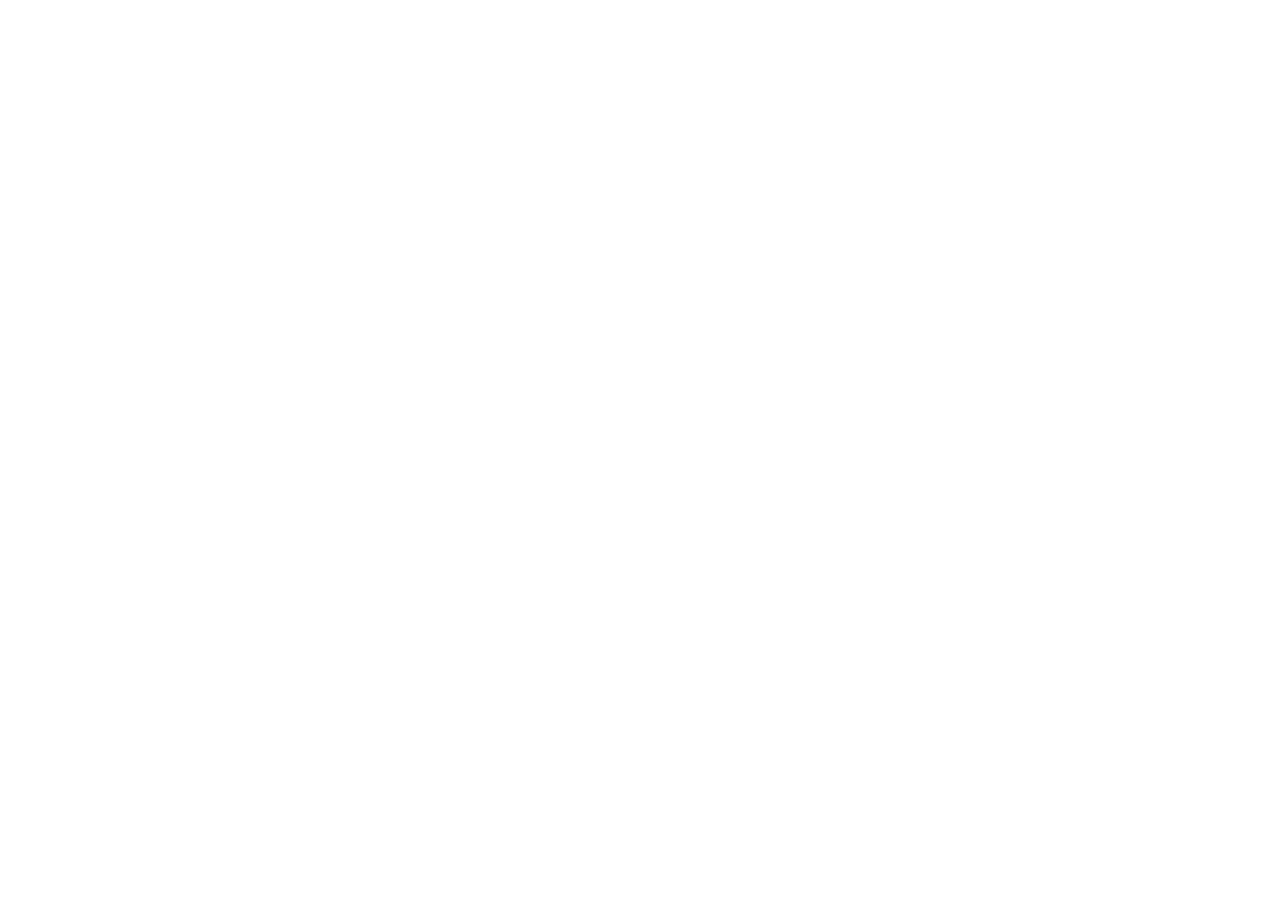
==== index.html @ 6f2f81d6 "初始化项目" ====
<!DOCTYPE html>
<html lang="en">

<head>
    <meta charset="UTF-8">
    <meta name="viewport" content="width=device-width, initial-scale=1.0">
    <title>Document</title>
</head>

<body>

</body>

</html>
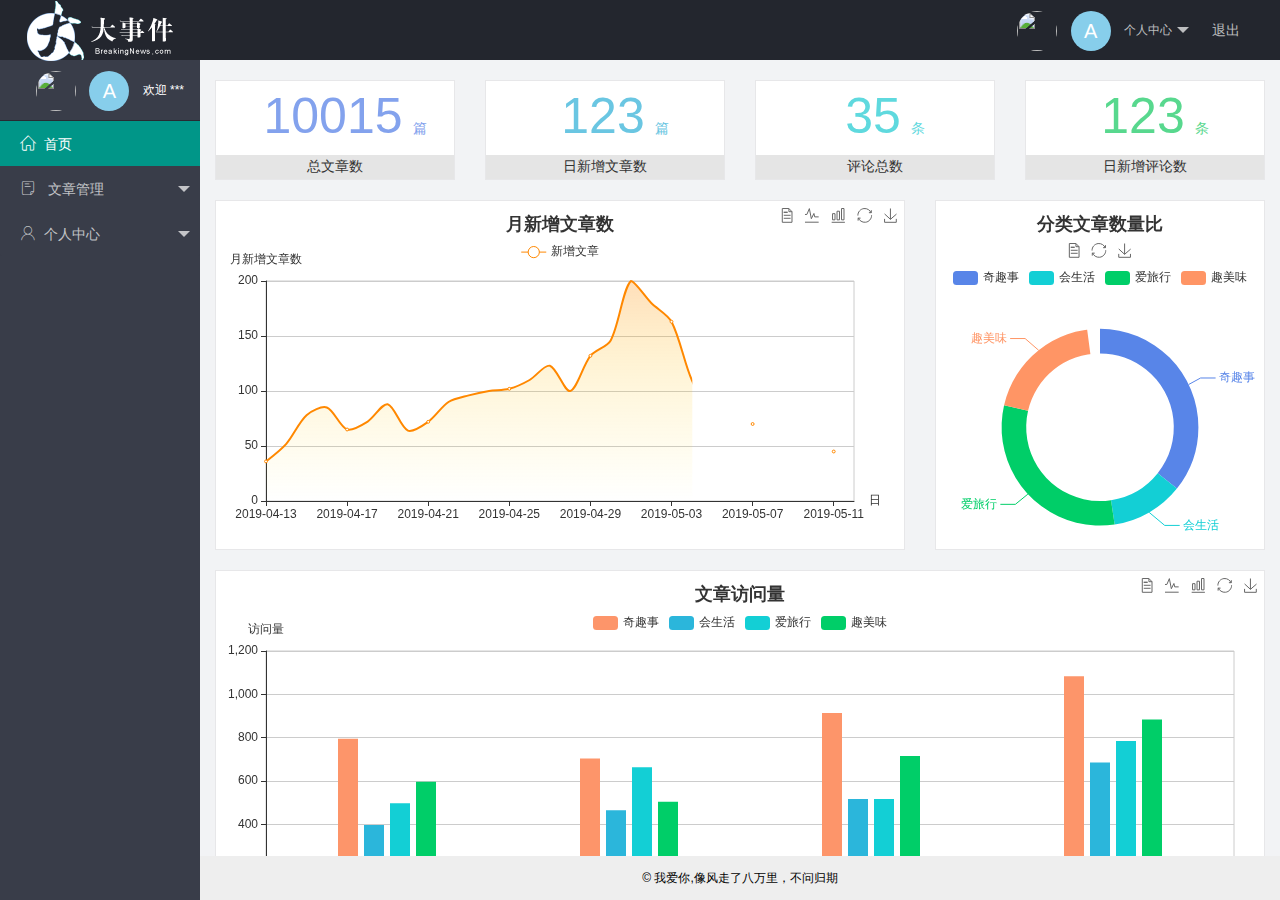
==== commit ed73332a: "完成主页代码的开发" ====
--- a/index.html
+++ b/index.html
@@ -5,9 +5,90 @@
     <meta charset="UTF-8">
     <meta name="viewport" content="width=device-width, initial-scale=1.0">
     <title>Document</title>
+    <link rel="stylesheet" href="./assets/lib/layui/css/layui.css">
+    <link rel="stylesheet" href="/assets/fonts/iconfont.css">
+    <link rel="stylesheet" href="assets/css/index.css">
+
 </head>
 
-<body>
+<body class="layui-layout-body">
+    <div class="layui-layout layui-layout-admin">
+        <div class="layui-header">
+            <div class="layui-logo"><img src="/assets/images/logo.png" alt=""></div>
+            <!-- 头部区域（可配合layui已有的水平导航） -->
+
+            <ul class="layui-nav layui-layout-right">
+                <li class="layui-nav-item">
+                    <a href="javascript:;" class="userinfo">
+                        <img src="http://t.cn/RCzsdCq" class="layui-nav-img" />
+                        <span class="text-avatar">A</span> 个人中心
+                    </a>
+                    <dl class="layui-nav-child">
+                        <dd><a href="">基本资料</a></dd>
+                        <dd><a href="">更换头像</a></dd>
+                        <dd><a href="">重置密码</a></dd>
+                    </dl>
+                </li>
+                <li class="layui-nav-item"><a href="JavaScript:;" id="btnLogout">退出</a></li>
+            </ul>
+        </div>
+
+        <div class="layui-side layui-bg-black">
+            <div class="layui-side-scroll">
+                <div class="userinfo">
+                    <img src="http://t.cn/RCzsdCq" class="layui-nav-img" />
+                    <span class="text-avatar">A</span>
+                    <span id="welcome">欢迎 ***</span>
+                </div>
+                <!-- 左侧导航区域（可配合layui已有的垂直导航） -->
+                <ul class="layui-nav layui-nav-tree" lay-shrink="all">
+                    <li class="layui-nav-item layui-this"><a href="/home/dashboard.html" target="fm"><span class="iconfont icon-home"></span>首页</a></li>
+                    <li class="layui-nav-item ">
+                        <a class="" href="javascript:;"> <span class="iconfont icon-16"></span> 文章管理</a>
+                        <dl class=" layui-nav-child ">
+                            <dd>
+                                <a href="javascript:;"><i class="layui-icon layui-icon-app"></i>文章类别</a>
+                            </dd>
+                            <dd>
+                                <a href="javascript:;"><i class="layui-icon layui-icon-app"></i>文章列表</a>
+                            </dd>
+                            <dd>
+                                <a href="javascript:;"><i class="layui-icon layui-icon-app"></i>发布文章</a>
+                            </dd>
+                        </dl>
+                    </li>
+                    <li class="layui-nav-item ">
+                        <a href="" target=""><span class="iconfont icon-user"></span>个人中心</a>
+                        <dl class="layui-nav-child ">
+                            <dd>
+                                <a href="javascript:;"><i class="layui-icon layui-icon-app"></i>基本资料</a>
+                            </dd>
+                            <dd>
+                                <a href="javascript:;"><i class="layui-icon layui-icon-app"></i>更换头像</a>
+                            </dd>
+                            <dd>
+                                <a href="javascript:;"><i class="layui-icon layui-icon-app"></i>重置密码</a>
+                            </dd>
+                        </dl>
+                    </li>
+                </ul>
+            </div>
+        </div>
+
+        <div class="layui-body ">
+            <!-- 内容主体区域 -->
+            <iframe name="fm" src="/home/dashboard.html" frameborder="0"></iframe>
+        </div>
+        <div class="layui-footer ">
+            <!-- 底部固定区域 -->
+            © 我爱你,像风走了八万里，不问归期
+        </div>
+    </div>
+    <script src="/assets/lib/layui/layui.all.js"></script>
+
+    <script src="/assets/lib/jquery.js"></script>
+    <script src="/assets/js/baseApi.js"></script>
+    <script src="/assets/js/index.js"></script>
 
 </body>
 
--- a/assets/lib/layui/css/layui.css
+++ b/assets/lib/layui/css/layui.css
@@ -0,0 +1,2 @@
+/** layui-v2.5.5 MIT License By https://www.layui.com */
+ .layui-inline,img{display:inline-block;vertical-align:middle}h1,h2,h3,h4,h5,h6{font-weight:400}.layui-edge,.layui-header,.layui-inline,.layui-main{position:relative}.layui-body,.layui-edge,.layui-elip{overflow:hidden}.layui-btn,.layui-edge,.layui-inline,img{vertical-align:middle}.layui-btn,.layui-disabled,.layui-icon,.layui-unselect{-moz-user-select:none;-webkit-user-select:none;-ms-user-select:none}.layui-elip,.layui-form-checkbox span,.layui-form-pane .layui-form-label{text-overflow:ellipsis;white-space:nowrap}.layui-breadcrumb,.layui-tree-btnGroup{visibility:hidden}blockquote,body,button,dd,div,dl,dt,form,h1,h2,h3,h4,h5,h6,input,li,ol,p,pre,td,textarea,th,ul{margin:0;padding:0;-webkit-tap-highlight-color:rgba(0,0,0,0)}a:active,a:hover{outline:0}img{border:none}li{list-style:none}table{border-collapse:collapse;border-spacing:0}h4,h5,h6{font-size:100%}button,input,optgroup,option,select,textarea{font-family:inherit;font-size:inherit;font-style:inherit;font-weight:inherit;outline:0}pre{white-space:pre-wrap;white-space:-moz-pre-wrap;white-space:-pre-wrap;white-space:-o-pre-wrap;word-wrap:break-word}body{line-height:24px;font:14px Helvetica Neue,Helvetica,PingFang SC,Tahoma,Arial,sans-serif}hr{height:1px;margin:10px 0;border:0;clear:both}a{color:#333;text-decoration:none}a:hover{color:#777}a cite{font-style:normal;*cursor:pointer}.layui-border-box,.layui-border-box *{box-sizing:border-box}.layui-box,.layui-box *{box-sizing:content-box}.layui-clear{clear:both;*zoom:1}.layui-clear:after{content:'\20';clear:both;*zoom:1;display:block;height:0}.layui-inline{*display:inline;*zoom:1}.layui-edge{display:inline-block;width:0;height:0;border-width:6px;border-style:dashed;border-color:transparent}.layui-edge-top{top:-4px;border-bottom-color:#999;border-bottom-style:solid}.layui-edge-right{border-left-color:#999;border-left-style:solid}.layui-edge-bottom{top:2px;border-top-color:#999;border-top-style:solid}.layui-edge-left{border-right-color:#999;border-right-style:solid}.layui-disabled,.layui-disabled:hover{color:#d2d2d2!important;cursor:not-allowed!important}.layui-circle{border-radius:100%}.layui-show{display:block!important}.layui-hide{display:none!important}@font-face{font-family:layui-icon;src:url(../font/iconfont.eot?v=250);src:url(../font/iconfont.eot?v=250#iefix) format('embedded-opentype'),url(../font/iconfont.woff2?v=250) format('woff2'),url(../font/iconfont.woff?v=250) format('woff'),url(../font/iconfont.ttf?v=250) format('truetype'),url(../font/iconfont.svg?v=250#layui-icon) format('svg')}.layui-icon{font-family:layui-icon!important;font-size:16px;font-style:normal;-webkit-font-smoothing:antialiased;-moz-osx-font-smoothing:grayscale}.layui-icon-reply-fill:before{content:"\e611"}.layui-icon-set-fill:before{content:"\e614"}.layui-icon-menu-fill:before{content:"\e60f"}.layui-icon-search:before{content:"\e615"}.layui-icon-share:before{content:"\e641"}.layui-icon-set-sm:before{content:"\e620"}.layui-icon-engine:before{content:"\e628"}.layui-icon-close:before{content:"\1006"}.layui-icon-close-fill:before{content:"\1007"}.layui-icon-chart-screen:before{content:"\e629"}.layui-icon-star:before{content:"\e600"}.layui-icon-circle-dot:before{content:"\e617"}.layui-icon-chat:before{content:"\e606"}.layui-icon-release:before{content:"\e609"}.layui-icon-list:before{content:"\e60a"}.layui-icon-chart:before{content:"\e62c"}.layui-icon-ok-circle:before{content:"\1005"}.layui-icon-layim-theme:before{content:"\e61b"}.layui-icon-table:before{content:"\e62d"}.layui-icon-right:before{content:"\e602"}.layui-icon-left:before{content:"\e603"}.layui-icon-cart-simple:before{content:"\e698"}.layui-icon-face-cry:before{content:"\e69c"}.layui-icon-face-smile:before{content:"\e6af"}.layui-icon-survey:before{content:"\e6b2"}.layui-icon-tree:before{content:"\e62e"}.layui-icon-upload-circle:before{content:"\e62f"}.layui-icon-add-circle:before{content:"\e61f"}.layui-icon-download-circle:before{content:"\e601"}.layui-icon-templeate-1:before{content:"\e630"}.layui-icon-util:before{content:"\e631"}.layui-icon-face-surprised:before{content:"\e664"}.layui-icon-edit:before{content:"\e642"}.layui-icon-speaker:before{content:"\e645"}.layui-icon-down:before{content:"\e61a"}.layui-icon-file:before{content:"\e621"}.layui-icon-layouts:before{content:"\e632"}.layui-icon-rate-half:before{content:"\e6c9"}.layui-icon-add-circle-fine:before{content:"\e608"}.layui-icon-prev-circle:before{content:"\e633"}.layui-icon-read:before{content:"\e705"}.layui-icon-404:before{content:"\e61c"}.layui-icon-carousel:before{content:"\e634"}.layui-icon-help:before{content:"\e607"}.layui-icon-code-circle:before{content:"\e635"}.layui-icon-water:before{content:"\e636"}.layui-icon-username:before{content:"\e66f"}.layui-icon-find-fill:before{content:"\e670"}.layui-icon-about:before{content:"\e60b"}.layui-icon-location:before{content:"\e715"}.layui-icon-up:before{content:"\e619"}.layui-icon-pause:before{content:"\e651"}.layui-icon-date:before{content:"\e637"}.layui-icon-layim-uploadfile:before{content:"\e61d"}.layui-icon-delete:before{content:"\e640"}.layui-icon-play:before{content:"\e652"}.layui-icon-top:before{content:"\e604"}.layui-icon-friends:before{content:"\e612"}.layui-icon-refresh-3:before{content:"\e9aa"}.layui-icon-ok:before{content:"\e605"}.layui-icon-layer:before{content:"\e638"}.layui-icon-face-smile-fine:before{content:"\e60c"}.layui-icon-dollar:before{content:"\e659"}.layui-icon-group:before{content:"\e613"}.layui-icon-layim-download:before{content:"\e61e"}.layui-icon-picture-fine:before{content:"\e60d"}.layui-icon-link:before{content:"\e64c"}.layui-icon-diamond:before{content:"\e735"}.layui-icon-log:before{content:"\e60e"}.layui-icon-rate-solid:before{content:"\e67a"}.layui-icon-fonts-del:before{content:"\e64f"}.layui-icon-unlink:before{content:"\e64d"}.layui-icon-fonts-clear:before{content:"\e639"}.layui-icon-triangle-r:before{content:"\e623"}.layui-icon-circle:before{content:"\e63f"}.layui-icon-radio:before{content:"\e643"}.layui-icon-align-center:before{content:"\e647"}.layui-icon-align-right:before{content:"\e648"}.layui-icon-align-left:before{content:"\e649"}.layui-icon-loading-1:before{content:"\e63e"}.layui-icon-return:before{content:"\e65c"}.layui-icon-fonts-strong:before{content:"\e62b"}.layui-icon-upload:before{content:"\e67c"}.layui-icon-dialogue:before{content:"\e63a"}.layui-icon-video:before{content:"\e6ed"}.layui-icon-headset:before{content:"\e6fc"}.layui-icon-cellphone-fine:before{content:"\e63b"}.layui-icon-add-1:before{content:"\e654"}.layui-icon-face-smile-b:before{content:"\e650"}.layui-icon-fonts-html:before{content:"\e64b"}.layui-icon-form:before{content:"\e63c"}.layui-icon-cart:before{content:"\e657"}.layui-icon-camera-fill:before{content:"\e65d"}.layui-icon-tabs:before{content:"\e62a"}.layui-icon-fonts-code:before{content:"\e64e"}.layui-icon-fire:before{content:"\e756"}.layui-icon-set:before{content:"\e716"}.layui-icon-fonts-u:before{content:"\e646"}.layui-icon-triangle-d:before{content:"\e625"}.layui-icon-tips:before{content:"\e702"}.layui-icon-picture:before{content:"\e64a"}.layui-icon-more-vertical:before{content:"\e671"}.layui-icon-flag:before{content:"\e66c"}.layui-icon-loading:before{content:"\e63d"}.layui-icon-fonts-i:before{content:"\e644"}.layui-icon-refresh-1:before{content:"\e666"}.layui-icon-rmb:before{content:"\e65e"}.layui-icon-home:before{content:"\e68e"}.layui-icon-user:before{content:"\e770"}.layui-icon-notice:before{content:"\e667"}.layui-icon-login-weibo:before{content:"\e675"}.layui-icon-voice:before{content:"\e688"}.layui-icon-upload-drag:before{content:"\e681"}.layui-icon-login-qq:before{content:"\e676"}.layui-icon-snowflake:before{content:"\e6b1"}.layui-icon-file-b:before{content:"\e655"}.layui-icon-template:before{content:"\e663"}.layui-icon-auz:before{content:"\e672"}.layui-icon-console:before{content:"\e665"}.layui-icon-app:before{content:"\e653"}.layui-icon-prev:before{content:"\e65a"}.layui-icon-website:before{content:"\e7ae"}.layui-icon-next:before{content:"\e65b"}.layui-icon-component:before{content:"\e857"}.layui-icon-more:before{content:"\e65f"}.layui-icon-login-wechat:before{content:"\e677"}.layui-icon-shrink-right:before{content:"\e668"}.layui-icon-spread-left:before{content:"\e66b"}.layui-icon-camera:before{content:"\e660"}.layui-icon-note:before{content:"\e66e"}.layui-icon-refresh:before{content:"\e669"}.layui-icon-female:before{content:"\e661"}.layui-icon-male:before{content:"\e662"}.layui-icon-password:before{content:"\e673"}.layui-icon-senior:before{content:"\e674"}.layui-icon-theme:before{content:"\e66a"}.layui-icon-tread:before{content:"\e6c5"}.layui-icon-praise:before{content:"\e6c6"}.layui-icon-star-fill:before{content:"\e658"}.layui-icon-rate:before{content:"\e67b"}.layui-icon-template-1:before{content:"\e656"}.layui-icon-vercode:before{content:"\e679"}.layui-icon-cellphone:before{content:"\e678"}.layui-icon-screen-full:before{content:"\e622"}.layui-icon-screen-restore:before{content:"\e758"}.layui-icon-cols:before{content:"\e610"}.layui-icon-export:before{content:"\e67d"}.layui-icon-print:before{content:"\e66d"}.layui-icon-slider:before{content:"\e714"}.layui-icon-addition:before{content:"\e624"}.layui-icon-subtraction:before{content:"\e67e"}.layui-icon-service:before{content:"\e626"}.layui-icon-transfer:before{content:"\e691"}.layui-main{width:1140px;margin:0 auto}.layui-header{z-index:1000;height:60px}.layui-header a:hover{transition:all .5s;-webkit-transition:all .5s}.layui-side{position:fixed;left:0;top:0;bottom:0;z-index:999;width:200px;overflow-x:hidden}.layui-side-scroll{position:relative;width:220px;height:100%;overflow-x:hidden}.layui-body{position:absolute;left:200px;right:0;top:0;bottom:0;z-index:998;width:auto;overflow-y:auto;box-sizing:border-box}.layui-layout-body{overflow:hidden}.layui-layout-admin .layui-header{background-color:#23262E}.layui-layout-admin .layui-side{top:60px;width:200px;overflow-x:hidden}.layui-layout-admin .layui-body{position:fixed;top:60px;bottom:44px}.layui-layout-admin .layui-main{width:auto;margin:0 15px}.layui-layout-admin .layui-footer{position:fixed;left:200px;right:0;bottom:0;height:44px;line-height:44px;padding:0 15px;background-color:#eee}.layui-layout-admin .layui-logo{position:absolute;left:0;top:0;width:200px;height:100%;line-height:60px;text-align:center;color:#009688;font-size:16px}.layui-layout-admin .layui-header .layui-nav{background:0 0}.layui-layout-left{position:absolute!important;left:200px;top:0}.layui-layout-right{position:absolute!important;right:0;top:0}.layui-container{position:relative;margin:0 auto;padding:0 15px;box-sizing:border-box}.layui-fluid{position:relative;margin:0 auto;padding:0 15px}.layui-row:after,.layui-row:before{content:'';display:block;clear:both}.layui-col-lg1,.layui-col-lg10,.layui-col-lg11,.layui-col-lg12,.layui-col-lg2,.layui-col-lg3,.layui-col-lg4,.layui-col-lg5,.layui-col-lg6,.layui-col-lg7,.layui-col-lg8,.layui-col-lg9,.layui-col-md1,.layui-col-md10,.layui-col-md11,.layui-col-md12,.layui-col-md2,.layui-col-md3,.layui-col-md4,.layui-col-md5,.layui-col-md6,.layui-col-md7,.layui-col-md8,.layui-col-md9,.layui-col-sm1,.layui-col-sm10,.layui-col-sm11,.layui-col-sm12,.layui-col-sm2,.layui-col-sm3,.layui-col-sm4,.layui-col-sm5,.layui-col-sm6,.layui-col-sm7,.layui-col-sm8,.layui-col-sm9,.layui-col-xs1,.layui-col-xs10,.layui-col-xs11,.layui-col-xs12,.layui-col-xs2,.layui-col-xs3,.layui-col-xs4,.layui-col-xs5,.layui-col-xs6,.layui-col-xs7,.layui-col-xs8,.layui-col-xs9{position:relative;display:block;box-sizing:border-box}.layui-col-xs1,.layui-col-xs10,.layui-col-xs11,.layui-col-xs12,.layui-col-xs2,.layui-col-xs3,.layui-col-xs4,.layui-col-xs5,.layui-col-xs6,.layui-col-xs7,.layui-col-xs8,.layui-col-xs9{float:left}.layui-col-xs1{width:8.33333333%}.layui-col-xs2{width:16.66666667%}.layui-col-xs3{width:25%}.layui-col-xs4{width:33.33333333%}.layui-col-xs5{width:41.66666667%}.layui-col-xs6{width:50%}.layui-col-xs7{width:58.33333333%}.layui-col-xs8{width:66.66666667%}.layui-col-xs9{width:75%}.layui-col-xs10{width:83.33333333%}.layui-col-xs11{width:91.66666667%}.layui-col-xs12{width:100%}.layui-col-xs-offset1{margin-left:8.33333333%}.layui-col-xs-offset2{margin-left:16.66666667%}.layui-col-xs-offset3{margin-left:25%}.layui-col-xs-offset4{margin-left:33.33333333%}.layui-col-xs-offset5{margin-left:41.66666667%}.layui-col-xs-offset6{margin-left:50%}.layui-col-xs-offset7{margin-left:58.33333333%}.layui-col-xs-offset8{margin-left:66.66666667%}.layui-col-xs-offset9{margin-left:75%}.layui-col-xs-offset10{margin-left:83.33333333%}.layui-col-xs-offset11{margin-left:91.66666667%}.layui-col-xs-offset12{margin-left:100%}@media screen and (max-width:768px){.layui-hide-xs{display:none!important}.layui-show-xs-block{display:block!important}.layui-show-xs-inline{display:inline!important}.layui-show-xs-inline-block{display:inline-block!important}}@media screen and (min-width:768px){.layui-container{width:750px}.layui-hide-sm{display:none!important}.layui-show-sm-block{display:block!important}.layui-show-sm-inline{display:inline!important}.layui-show-sm-inline-block{display:inline-block!important}.layui-col-sm1,.layui-col-sm10,.layui-col-sm11,.layui-col-sm12,.layui-col-sm2,.layui-col-sm3,.layui-col-sm4,.layui-col-sm5,.layui-col-sm6,.layui-col-sm7,.layui-col-sm8,.layui-col-sm9{float:left}.layui-col-sm1{width:8.33333333%}.layui-col-sm2{width:16.66666667%}.layui-col-sm3{width:25%}.layui-col-sm4{width:33.33333333%}.layui-col-sm5{width:41.66666667%}.layui-col-sm6{width:50%}.layui-col-sm7{width:58.33333333%}.layui-col-sm8{width:66.66666667%}.layui-col-sm9{width:75%}.layui-col-sm10{width:83.33333333%}.layui-col-sm11{width:91.66666667%}.layui-col-sm12{width:100%}.layui-col-sm-offset1{margin-left:8.33333333%}.layui-col-sm-offset2{margin-left:16.66666667%}.layui-col-sm-offset3{margin-left:25%}.layui-col-sm-offset4{margin-left:33.33333333%}.layui-col-sm-offset5{margin-left:41.66666667%}.layui-col-sm-offset6{margin-left:50%}.layui-col-sm-offset7{margin-left:58.33333333%}.layui-col-sm-offset8{margin-left:66.66666667%}.layui-col-sm-offset9{margin-left:75%}.layui-col-sm-offset10{margin-left:83.33333333%}.layui-col-sm-offset11{margin-left:91.66666667%}.layui-col-sm-offset12{margin-left:100%}}@media screen and (min-width:992px){.layui-container{width:970px}.layui-hide-md{display:none!important}.layui-show-md-block{display:block!important}.layui-show-md-inline{display:inline!important}.layui-show-md-inline-block{display:inline-block!important}.layui-col-md1,.layui-col-md10,.layui-col-md11,.layui-col-md12,.layui-col-md2,.layui-col-md3,.layui-col-md4,.layui-col-md5,.layui-col-md6,.layui-col-md7,.layui-col-md8,.layui-col-md9{float:left}.layui-col-md1{width:8.33333333%}.layui-col-md2{width:16.66666667%}.layui-col-md3{width:25%}.layui-col-md4{width:33.33333333%}.layui-col-md5{width:41.66666667%}.layui-col-md6{width:50%}.layui-col-md7{width:58.33333333%}.layui-col-md8{width:66.66666667%}.layui-col-md9{width:75%}.layui-col-md10{width:83.33333333%}.layui-col-md11{width:91.66666667%}.layui-col-md12{width:100%}.layui-col-md-offset1{margin-left:8.33333333%}.layui-col-md-offset2{margin-left:16.66666667%}.layui-col-md-offset3{margin-left:25%}.layui-col-md-offset4{margin-left:33.33333333%}.layui-col-md-offset5{margin-left:41.66666667%}.layui-col-md-offset6{margin-left:50%}.layui-col-md-offset7{margin-left:58.33333333%}.layui-col-md-offset8{margin-left:66.66666667%}.layui-col-md-offset9{margin-left:75%}.layui-col-md-offset10{margin-left:83.33333333%}.layui-col-md-offset11{margin-left:91.66666667%}.layui-col-md-offset12{margin-left:100%}}@media screen and (min-width:1200px){.layui-container{width:1170px}.layui-hide-lg{display:none!important}.layui-show-lg-block{display:block!important}.layui-show-lg-inline{display:inline!important}.layui-show-lg-inline-block{display:inline-block!important}.layui-col-lg1,.layui-col-lg10,.layui-col-lg11,.layui-col-lg12,.layui-col-lg2,.layui-col-lg3,.layui-col-lg4,.layui-col-lg5,.layui-col-lg6,.layui-col-lg7,.layui-col-lg8,.layui-col-lg9{float:left}.layui-col-lg1{width:8.33333333%}.layui-col-lg2{width:16.66666667%}.layui-col-lg3{width:25%}.layui-col-lg4{width:33.33333333%}.layui-col-lg5{width:41.66666667%}.layui-col-lg6{width:50%}.layui-col-lg7{width:58.33333333%}.layui-col-lg8{width:66.66666667%}.layui-col-lg9{width:75%}.layui-col-lg10{width:83.33333333%}.layui-col-lg11{width:91.66666667%}.layui-col-lg12{width:100%}.layui-col-lg-offset1{margin-left:8.33333333%}.layui-col-lg-offset2{margin-left:16.66666667%}.layui-col-lg-offset3{margin-left:25%}.layui-col-lg-offset4{margin-left:33.33333333%}.layui-col-lg-offset5{margin-left:41.66666667%}.layui-col-lg-offset6{margin-left:50%}.layui-col-lg-offset7{margin-left:58.33333333%}.layui-col-lg-offset8{margin-left:66.66666667%}.layui-col-lg-offset9{margin-left:75%}.layui-col-lg-offset10{margin-left:83.33333333%}.layui-col-lg-offset11{margin-left:91.66666667%}.layui-col-lg-offset12{margin-left:100%}}.layui-col-space1{margin:-.5px}.layui-col-space1>*{padding:.5px}.layui-col-space3{margin:-1.5px}.layui-col-space3>*{padding:1.5px}.layui-col-space5{margin:-2.5px}.layui-col-space5>*{padding:2.5px}.layui-col-space8{margin:-3.5px}.layui-col-space8>*{padding:3.5px}.layui-col-space10{margin:-5px}.layui-col-space10>*{padding:5px}.layui-col-space12{margin:-6px}.layui-col-space12>*{padding:6px}.layui-col-space15{margin:-7.5px}.layui-col-space15>*{padding:7.5px}.layui-col-space18{margin:-9px}.layui-col-space18>*{padding:9px}.layui-col-space20{margin:-10px}.layui-col-space20>*{padding:10px}.layui-col-space22{margin:-11px}.layui-col-space22>*{padding:11px}.layui-col-space25{margin:-12.5px}.layui-col-space25>*{padding:12.5px}.layui-col-space30{margin:-15px}.layui-col-space30>*{padding:15px}.layui-btn,.layui-input,.layui-select,.layui-textarea,.layui-upload-button{outline:0;-webkit-appearance:none;transition:all .3s;-webkit-transition:all .3s;box-sizing:border-box}.layui-elem-quote{margin-bottom:10px;padding:15px;line-height:22px;border-left:5px solid #009688;border-radius:0 2px 2px 0;background-color:#f2f2f2}.layui-quote-nm{border-style:solid;border-width:1px 1px 1px 5px;background:0 0}.layui-elem-field{margin-bottom:10px;padding:0;border-width:1px;border-style:solid}.layui-elem-field legend{margin-left:20px;padding:0 10px;font-size:20px;font-weight:300}.layui-field-title{margin:10px 0 20px;border-width:1px 0 0}.layui-field-box{padding:10px 15px}.layui-field-title .layui-field-box{padding:10px 0}.layui-progress{position:relative;height:6px;border-radius:20px;background-color:#e2e2e2}.layui-progress-bar{position:absolute;left:0;top:0;width:0;max-width:100%;height:6px;border-radius:20px;text-align:right;background-color:#5FB878;transition:all .3s;-webkit-transition:all .3s}.layui-progress-big,.layui-progress-big .layui-progress-bar{height:18px;line-height:18px}.layui-progress-text{position:relative;top:-20px;line-height:18px;font-size:12px;color:#666}.layui-progress-big .layui-progress-text{position:static;padding:0 10px;color:#fff}.layui-collapse{border-width:1px;border-style:solid;border-radius:2px}.layui-colla-content,.layui-colla-item{border-top-width:1px;border-top-style:solid}.layui-colla-item:first-child{border-top:none}.layui-colla-title{position:relative;height:42px;line-height:42px;padding:0 15px 0 35px;color:#333;background-color:#f2f2f2;cursor:pointer;font-size:14px;overflow:hidden}.layui-colla-content{display:none;padding:10px 15px;line-height:22px;color:#666}.layui-colla-icon{position:absolute;left:15px;top:0;font-size:14px}.layui-card{margin-bottom:15px;border-radius:2px;background-color:#fff;box-shadow:0 1px 2px 0 rgba(0,0,0,.05)}.layui-card:last-child{margin-bottom:0}.layui-card-header{position:relative;height:42px;line-height:42px;padding:0 15px;border-bottom:1px solid #f6f6f6;color:#333;border-radius:2px 2px 0 0;font-size:14px}.layui-bg-black,.layui-bg-blue,.layui-bg-cyan,.layui-bg-green,.layui-bg-orange,.layui-bg-red{color:#fff!important}.layui-card-body{position:relative;padding:10px 15px;line-height:24px}.layui-card-body[pad15]{padding:15px}.layui-card-body[pad20]{padding:20px}.layui-card-body .layui-table{margin:5px 0}.layui-card .layui-tab{margin:0}.layui-panel-window{position:relative;padding:15px;border-radius:0;border-top:5px solid #E6E6E6;background-color:#fff}.layui-auxiliar-moving{position:fixed;left:0;right:0;top:0;bottom:0;width:100%;height:100%;background:0 0;z-index:9999999999}.layui-form-label,.layui-form-mid,.layui-form-select,.layui-input-block,.layui-input-inline,.layui-textarea{position:relative}.layui-bg-red{background-color:#FF5722!important}.layui-bg-orange{background-color:#FFB800!important}.layui-bg-green{background-color:#009688!important}.layui-bg-cyan{background-color:#2F4056!important}.layui-bg-blue{background-color:#1E9FFF!important}.layui-bg-black{background-color:#393D49!important}.layui-bg-gray{background-color:#eee!important;color:#666!important}.layui-badge-rim,.layui-colla-content,.layui-colla-item,.layui-collapse,.layui-elem-field,.layui-form-pane .layui-form-item[pane],.layui-form-pane .layui-form-label,.layui-input,.layui-layedit,.layui-layedit-tool,.layui-quote-nm,.layui-select,.layui-tab-bar,.layui-tab-card,.layui-tab-title,.layui-tab-title .layui-this:after,.layui-textarea{border-color:#e6e6e6}.layui-timeline-item:before,hr{background-color:#e6e6e6}.layui-text{line-height:22px;font-size:14px;color:#666}.layui-text h1,.layui-text h2,.layui-text h3{font-weight:500;color:#333}.layui-text h1{font-size:30px}.layui-text h2{font-size:24px}.layui-text h3{font-size:18px}.layui-text a:not(.layui-btn){color:#01AAED}.layui-text a:not(.layui-btn):hover{text-decoration:underline}.layui-text ul{padding:5px 0 5px 15px}.layui-text ul li{margin-top:5px;list-style-type:disc}.layui-text em,.layui-word-aux{color:#999!important;padding:0 5px!important}.layui-btn{display:inline-block;height:38px;line-height:38px;padding:0 18px;background-color:#009688;color:#fff;white-space:nowrap;text-align:center;font-size:14px;border:none;border-radius:2px;cursor:pointer}.layui-btn:hover{opacity:.8;filter:alpha(opacity=80);color:#fff}.layui-btn:active{opacity:1;filter:alpha(opacity=100)}.layui-btn+.layui-btn{margin-left:10px}.layui-btn-container{font-size:0}.layui-btn-container .layui-btn{margin-right:10px;margin-bottom:10px}.layui-btn-container .layui-btn+.layui-btn{margin-left:0}.layui-table .layui-btn-container .layui-btn{margin-bottom:9px}.layui-btn-radius{border-radius:100px}.layui-btn .layui-icon{margin-right:3px;font-size:18px;vertical-align:bottom;vertical-align:middle\9}.layui-btn-primary{border:1px solid #C9C9C9;background-color:#fff;color:#555}.layui-btn-primary:hover{border-color:#009688;color:#333}.layui-btn-normal{background-color:#1E9FFF}.layui-btn-warm{background-color:#FFB800}.layui-btn-danger{background-color:#FF5722}.layui-btn-checked{background-color:#5FB878}.layui-btn-disabled,.layui-btn-disabled:active,.layui-btn-disabled:hover{border:1px solid #e6e6e6;background-color:#FBFBFB;color:#C9C9C9;cursor:not-allowed;opacity:1}.layui-btn-lg{height:44px;line-height:44px;padding:0 25px;font-size:16px}.layui-btn-sm{height:30px;line-height:30px;padding:0 10px;font-size:12px}.layui-btn-sm i{font-size:16px!important}.layui-btn-xs{height:22px;line-height:22px;padding:0 5px;font-size:12px}.layui-btn-xs i{font-size:14px!important}.layui-btn-group{display:inline-block;vertical-align:middle;font-size:0}.layui-btn-group .layui-btn{margin-left:0!important;margin-right:0!important;border-left:1px solid rgba(255,255,255,.5);border-radius:0}.layui-btn-group .layui-btn-primary{border-left:none}.layui-btn-group .layui-btn-primary:hover{border-color:#C9C9C9;color:#009688}.layui-btn-group .layui-btn:first-child{border-left:none;border-radius:2px 0 0 2px}.layui-btn-group .layui-btn-primary:first-child{border-left:1px solid #c9c9c9}.layui-btn-group .layui-btn:last-child{border-radius:0 2px 2px 0}.layui-btn-group .layui-btn+.layui-btn{margin-left:0}.layui-btn-group+.layui-btn-group{margin-left:10px}.layui-btn-fluid{width:100%}.layui-input,.layui-select,.layui-textarea{height:38px;line-height:1.3;line-height:38px\9;border-width:1px;border-style:solid;background-color:#fff;border-radius:2px}.layui-input::-webkit-input-placeholder,.layui-select::-webkit-input-placeholder,.layui-textarea::-webkit-input-placeholder{line-height:1.3}.layui-input,.layui-textarea{display:block;width:100%;padding-left:10px}.layui-input:hover,.layui-textarea:hover{border-color:#D2D2D2!important}.layui-input:focus,.layui-textarea:focus{border-color:#C9C9C9!important}.layui-textarea{min-height:100px;height:auto;line-height:20px;padding:6px 10px;resize:vertical}.layui-select{padding:0 10px}.layui-form input[type=checkbox],.layui-form input[type=radio],.layui-form select{display:none}.layui-form [lay-ignore]{display:initial}.layui-form-item{margin-bottom:15px;clear:both;*zoom:1}.layui-form-item:after{content:'\20';clear:both;*zoom:1;display:block;height:0}.layui-form-label{float:left;display:block;padding:9px 15px;width:80px;font-weight:400;line-height:20px;text-align:right}.layui-form-label-col{display:block;float:none;padding:9px 0;line-height:20px;text-align:left}.layui-form-item .layui-inline{margin-bottom:5px;margin-right:10px}.layui-input-block{margin-left:110px;min-height:36px}.layui-input-inline{display:inline-block;vertical-align:middle}.layui-form-item .layui-input-inline{float:left;width:190px;margin-right:10px}.layui-form-text .layui-input-inline{width:auto}.layui-form-mid{float:left;display:block;padding:9px 0!important;line-height:20px;margin-right:10px}.layui-form-danger+.layui-form-select .layui-input,.layui-form-danger:focus{border-color:#FF5722!important}.layui-form-select .layui-input{padding-right:30px;cursor:pointer}.layui-form-select .layui-edge{position:absolute;right:10px;top:50%;margin-top:-3px;cursor:pointer;border-width:6px;border-top-color:#c2c2c2;border-top-style:solid;transition:all .3s;-webkit-transition:all .3s}.layui-form-select dl{display:none;position:absolute;left:0;top:42px;padding:5px 0;z-index:899;min-width:100%;border:1px solid #d2d2d2;max-height:300px;overflow-y:auto;background-color:#fff;border-radius:2px;box-shadow:0 2px 4px rgba(0,0,0,.12);box-sizing:border-box}.layui-form-select dl dd,.layui-form-select dl dt{padding:0 10px;line-height:36px;white-space:nowrap;overflow:hidden;text-overflow:ellipsis}.layui-form-select dl dt{font-size:12px;color:#999}.layui-form-select dl dd{cursor:pointer}.layui-form-select dl dd:hover{background-color:#f2f2f2;-webkit-transition:.5s all;transition:.5s all}.layui-form-select .layui-select-group dd{padding-left:20px}.layui-form-select dl dd.layui-select-tips{padding-left:10px!important;color:#999}.layui-form-select dl dd.layui-this{background-color:#5FB878;color:#fff}.layui-form-checkbox,.layui-form-select dl dd.layui-disabled{background-color:#fff}.layui-form-selected dl{display:block}.layui-form-checkbox,.layui-form-checkbox *,.layui-form-switch{display:inline-block;vertical-align:middle}.layui-form-selected .layui-edge{margin-top:-9px;-webkit-transform:rotate(180deg);transform:rotate(180deg);margin-top:-3px\9}:root .layui-form-selected .layui-edge{margin-top:-9px\0/IE9}.layui-form-selectup dl{top:auto;bottom:42px}.layui-select-none{margin:5px 0;text-align:center;color:#999}.layui-select-disabled .layui-disabled{border-color:#eee!important}.layui-select-disabled .layui-edge{border-top-color:#d2d2d2}.layui-form-checkbox{position:relative;height:30px;line-height:30px;margin-right:10px;padding-right:30px;cursor:pointer;font-size:0;-webkit-transition:.1s linear;transition:.1s linear;box-sizing:border-box}.layui-form-checkbox span{padding:0 10px;height:100%;font-size:14px;border-radius:2px 0 0 2px;background-color:#d2d2d2;color:#fff;overflow:hidden}.layui-form-checkbox:hover span{background-color:#c2c2c2}.layui-form-checkbox i{position:absolute;right:0;top:0;width:30px;height:28px;border:1px solid #d2d2d2;border-left:none;border-radius:0 2px 2px 0;color:#fff;font-size:20px;text-align:center}.layui-form-checkbox:hover i{border-color:#c2c2c2;color:#c2c2c2}.layui-form-checked,.layui-form-checked:hover{border-color:#5FB878}.layui-form-checked span,.layui-form-checked:hover span{background-color:#5FB878}.layui-form-checked i,.layui-form-checked:hover i{color:#5FB878}.layui-form-item .layui-form-checkbox{margin-top:4px}.layui-form-checkbox[lay-skin=primary]{height:auto!important;line-height:normal!important;min-width:18px;min-height:18px;border:none!important;margin-right:0;padding-left:28px;padding-right:0;background:0 0}.layui-form-checkbox[lay-skin=primary] span{padding-left:0;padding-right:15px;line-height:18px;background:0 0;color:#666}.layui-form-checkbox[lay-skin=primary] i{right:auto;left:0;width:16px;height:16px;line-height:16px;border:1px solid #d2d2d2;font-size:12px;border-radius:2px;background-color:#fff;-webkit-transition:.1s linear;transition:.1s linear}.layui-form-checkbox[lay-skin=primary]:hover i{border-color:#5FB878;color:#fff}.layui-form-checked[lay-skin=primary] i{border-color:#5FB878!important;background-color:#5FB878;color:#fff}.layui-checkbox-disbaled[lay-skin=primary] span{background:0 0!important;color:#c2c2c2}.layui-checkbox-disbaled[lay-skin=primary]:hover i{border-color:#d2d2d2}.layui-form-item .layui-form-checkbox[lay-skin=primary]{margin-top:10px}.layui-form-switch{position:relative;height:22px;line-height:22px;min-width:35px;padding:0 5px;margin-top:8px;border:1px solid #d2d2d2;border-radius:20px;cursor:pointer;background-color:#fff;-webkit-transition:.1s linear;transition:.1s linear}.layui-form-switch i{position:absolute;left:5px;top:3px;width:16px;height:16px;border-radius:20px;background-color:#d2d2d2;-webkit-transition:.1s linear;transition:.1s linear}.layui-form-switch em{position:relative;top:0;width:25px;margin-left:21px;padding:0!important;text-align:center!important;color:#999!important;font-style:normal!important;font-size:12px}.layui-form-onswitch{border-color:#5FB878;background-color:#5FB878}.layui-checkbox-disbaled,.layui-checkbox-disbaled i{border-color:#e2e2e2!important}.layui-form-onswitch i{left:100%;margin-left:-21px;background-color:#fff}.layui-form-onswitch em{margin-left:5px;margin-right:21px;color:#fff!important}.layui-checkbox-disbaled span{background-color:#e2e2e2!important}.layui-checkbox-disbaled:hover i{color:#fff!important}[lay-radio]{display:none}.layui-form-radio,.layui-form-radio *{display:inline-block;vertical-align:middle}.layui-form-radio{line-height:28px;margin:6px 10px 0 0;padding-right:10px;cursor:pointer;font-size:0}.layui-form-radio *{font-size:14px}.layui-form-radio>i{margin-right:8px;font-size:22px;color:#c2c2c2}.layui-form-radio>i:hover,.layui-form-radioed>i{color:#5FB878}.layui-radio-disbaled>i{color:#e2e2e2!important}.layui-form-pane .layui-form-label{width:110px;padding:8px 15px;height:38px;line-height:20px;border-width:1px;border-style:solid;border-radius:2px 0 0 2px;text-align:center;background-color:#FBFBFB;overflow:hidden;box-sizing:border-box}.layui-form-pane .layui-input-inline{margin-left:-1px}.layui-form-pane .layui-input-block{margin-left:110px;left:-1px}.layui-form-pane .layui-input{border-radius:0 2px 2px 0}.layui-form-pane .layui-form-text .layui-form-label{float:none;width:100%;border-radius:2px;box-sizing:border-box;text-align:left}.layui-form-pane .layui-form-text .layui-input-inline{display:block;margin:0;top:-1px;clear:both}.layui-form-pane .layui-form-text .layui-input-block{margin:0;left:0;top:-1px}.layui-form-pane .layui-form-text .layui-textarea{min-height:100px;border-radius:0 0 2px 2px}.layui-form-pane .layui-form-checkbox{margin:4px 0 4px 10px}.layui-form-pane .layui-form-radio,.layui-form-pane .layui-form-switch{margin-top:6px;margin-left:10px}.layui-form-pane .layui-form-item[pane]{position:relative;border-width:1px;border-style:solid}.layui-form-pane .layui-form-item[pane] .layui-form-label{position:absolute;left:0;top:0;height:100%;border-width:0 1px 0 0}.layui-form-pane .layui-form-item[pane] .layui-input-inline{margin-left:110px}@media screen and (max-width:450px){.layui-form-item .layui-form-label{text-overflow:ellipsis;overflow:hidden;white-space:nowrap}.layui-form-item .layui-inline{display:block;margin-right:0;margin-bottom:20px;clear:both}.layui-form-item .layui-inline:after{content:'\20';clear:both;display:block;height:0}.layui-form-item .layui-input-inline{display:block;float:none;left:-3px;width:auto;margin:0 0 10px 112px}.layui-form-item .layui-input-inline+.layui-form-mid{margin-left:110px;top:-5px;padding:0}.layui-form-item .layui-form-checkbox{margin-right:5px;margin-bottom:5px}}.layui-layedit{border-width:1px;border-style:solid;border-radius:2px}.layui-layedit-tool{padding:3px 5px;border-bottom-width:1px;border-bottom-style:solid;font-size:0}.layedit-tool-fixed{position:fixed;top:0;border-top:1px solid #e2e2e2}.layui-layedit-tool .layedit-tool-mid,.layui-layedit-tool .layui-icon{display:inline-block;vertical-align:middle;text-align:center;font-size:14px}.layui-layedit-tool .layui-icon{position:relative;width:32px;height:30px;line-height:30px;margin:3px 5px;color:#777;cursor:pointer;border-radius:2px}.layui-layedit-tool .layui-icon:hover{color:#393D49}.layui-layedit-tool .layui-icon:active{color:#000}.layui-layedit-tool .layedit-tool-active{background-color:#e2e2e2;color:#000}.layui-layedit-tool .layui-disabled,.layui-layedit-tool .layui-disabled:hover{color:#d2d2d2;cursor:not-allowed}.layui-layedit-tool .layedit-tool-mid{width:1px;height:18px;margin:0 10px;background-color:#d2d2d2}.layedit-tool-html{width:50px!important;font-size:30px!important}.layedit-tool-b,.layedit-tool-code,.layedit-tool-help{font-size:16px!important}.layedit-tool-d,.layedit-tool-face,.layedit-tool-image,.layedit-tool-unlink{font-size:18px!important}.layedit-tool-image input{position:absolute;font-size:0;left:0;top:0;width:100%;height:100%;opacity:.01;filter:Alpha(opacity=1);cursor:pointer}.layui-layedit-iframe iframe{display:block;width:100%}#LAY_layedit_code{overflow:hidden}.layui-laypage{display:inline-block;*display:inline;*zoom:1;vertical-align:middle;margin:10px 0;font-size:0}.layui-laypage>a:first-child,.layui-laypage>a:first-child em{border-radius:2px 0 0 2px}.layui-laypage>a:last-child,.layui-laypage>a:last-child em{border-radius:0 2px 2px 0}.layui-laypage>:first-child{margin-left:0!important}.layui-laypage>:last-child{margin-right:0!important}.layui-laypage a,.layui-laypage button,.layui-laypage input,.layui-laypage select,.layui-laypage span{border:1px solid #e2e2e2}.layui-laypage a,.layui-laypage span{display:inline-block;*display:inline;*zoom:1;vertical-align:middle;padding:0 15px;height:28px;line-height:28px;margin:0 -1px 5px 0;background-color:#fff;color:#333;font-size:12px}.layui-flow-more a *,.layui-laypage input,.layui-table-view select[lay-ignore]{display:inline-block}.layui-laypage a:hover{color:#009688}.layui-laypage em{font-style:normal}.layui-laypage .layui-laypage-spr{color:#999;font-weight:700}.layui-laypage a{text-decoration:none}.layui-laypage .layui-laypage-curr{position:relative}.layui-laypage .layui-laypage-curr em{position:relative;color:#fff}.layui-laypage .layui-laypage-curr .layui-laypage-em{position:absolute;left:-1px;top:-1px;padding:1px;width:100%;height:100%;background-color:#009688}.layui-laypage-em{border-radius:2px}.layui-laypage-next em,.layui-laypage-prev em{font-family:Sim sun;font-size:16px}.layui-laypage .layui-laypage-count,.layui-laypage .layui-laypage-limits,.layui-laypage .layui-laypage-refresh,.layui-laypage .layui-laypage-skip{margin-left:10px;margin-right:10px;padding:0;border:none}.layui-laypage .layui-laypage-limits,.layui-laypage .layui-laypage-refresh{vertical-align:top}.layui-laypage .layui-laypage-refresh i{font-size:18px;cursor:pointer}.layui-laypage select{height:22px;padding:3px;border-radius:2px;cursor:pointer}.layui-laypage .layui-laypage-skip{height:30px;line-height:30px;color:#999}.layui-laypage button,.layui-laypage input{height:30px;line-height:30px;border-radius:2px;vertical-align:top;background-color:#fff;box-sizing:border-box}.layui-laypage input{width:40px;margin:0 10px;padding:0 3px;text-align:center}.layui-laypage input:focus,.layui-laypage select:focus{border-color:#009688!important}.layui-laypage button{margin-left:10px;padding:0 10px;cursor:pointer}.layui-table,.layui-table-view{margin:10px 0}.layui-flow-more{margin:10px 0;text-align:center;color:#999;font-size:14px}.layui-flow-more a{height:32px;line-height:32px}.layui-flow-more a *{vertical-align:top}.layui-flow-more a cite{padding:0 20px;border-radius:3px;background-color:#eee;color:#333;font-style:normal}.layui-flow-more a cite:hover{opacity:.8}.layui-flow-more a i{font-size:30px;color:#737383}.layui-table{width:100%;background-color:#fff;color:#666}.layui-table tr{transition:all .3s;-webkit-transition:all .3s}.layui-table th{text-align:left;font-weight:400}.layui-table tbody tr:hover,.layui-table thead tr,.layui-table-click,.layui-table-header,.layui-table-hover,.layui-table-mend,.layui-table-patch,.layui-table-tool,.layui-table-total,.layui-table-total tr,.layui-table[lay-even] tr:nth-child(even){background-color:#f2f2f2}.layui-table td,.layui-table th,.layui-table-col-set,.layui-table-fixed-r,.layui-table-grid-down,.layui-table-header,.layui-table-page,.layui-table-tips-main,.layui-table-tool,.layui-table-total,.layui-table-view,.layui-table[lay-skin=line],.layui-table[lay-skin=row]{border-width:1px;border-style:solid;border-color:#e6e6e6}.layui-table td,.layui-table th{position:relative;padding:9px 15px;min-height:20px;line-height:20px;font-size:14px}.layui-table[lay-skin=line] td,.layui-table[lay-skin=line] th{border-width:0 0 1px}.layui-table[lay-skin=row] td,.layui-table[lay-skin=row] th{border-width:0 1px 0 0}.layui-table[lay-skin=nob] td,.layui-table[lay-skin=nob] th{border:none}.layui-table img{max-width:100px}.layui-table[lay-size=lg] td,.layui-table[lay-size=lg] th{padding:15px 30px}.layui-table-view .layui-table[lay-size=lg] .layui-table-cell{height:40px;line-height:40px}.layui-table[lay-size=sm] td,.layui-table[lay-size=sm] th{font-size:12px;padding:5px 10px}.layui-table-view .layui-table[lay-size=sm] .layui-table-cell{height:20px;line-height:20px}.layui-table[lay-data]{display:none}.layui-table-box{position:relative;overflow:hidden}.layui-table-view .layui-table{position:relative;width:auto;margin:0}.layui-table-view .layui-table[lay-skin=line]{border-width:0 1px 0 0}.layui-table-view .layui-table[lay-skin=row]{border-width:0 0 1px}.layui-table-view .layui-table td,.layui-table-view .layui-table th{padding:5px 0;border-top:none;border-left:none}.layui-table-view .layui-table th.layui-unselect .layui-table-cell span{cursor:pointer}.layui-table-view .layui-table td{cursor:default}.layui-table-view .layui-table td[data-edit=text]{cursor:text}.layui-table-view .layui-form-checkbox[lay-skin=primary] i{width:18px;height:18px}.layui-table-view .layui-form-radio{line-height:0;padding:0}.layui-table-view .layui-form-radio>i{margin:0;font-size:20px}.layui-table-init{position:absolute;left:0;top:0;width:100%;height:100%;text-align:center;z-index:110}.layui-table-init .layui-icon{position:absolute;left:50%;top:50%;margin:-15px 0 0 -15px;font-size:30px;color:#c2c2c2}.layui-table-header{border-width:0 0 1px;overflow:hidden}.layui-table-header .layui-table{margin-bottom:-1px}.layui-table-tool .layui-inline[lay-event]{position:relative;width:26px;height:26px;padding:5px;line-height:16px;margin-right:10px;text-align:center;color:#333;border:1px solid #ccc;cursor:pointer;-webkit-transition:.5s all;transition:.5s all}.layui-table-tool .layui-inline[lay-event]:hover{border:1px solid #999}.layui-table-tool-temp{padding-right:120px}.layui-table-tool-self{position:absolute;right:17px;top:10px}.layui-table-tool .layui-table-tool-self .layui-inline[lay-event]{margin:0 0 0 10px}.layui-table-tool-panel{position:absolute;top:29px;left:-1px;padding:5px 0;min-width:150px;min-height:40px;border:1px solid #d2d2d2;text-align:left;overflow-y:auto;background-color:#fff;box-shadow:0 2px 4px rgba(0,0,0,.12)}.layui-table-cell,.layui-table-tool-panel li{overflow:hidden;text-overflow:ellipsis;white-space:nowrap}.layui-table-tool-panel li{padding:0 10px;line-height:30px;-webkit-transition:.5s all;transition:.5s all}.layui-table-tool-panel li .layui-form-checkbox[lay-skin=primary]{width:100%;padding-left:28px}.layui-table-tool-panel li:hover{background-color:#f2f2f2}.layui-table-tool-panel li .layui-form-checkbox[lay-skin=primary] i{position:absolute;left:0;top:0}.layui-table-tool-panel li .layui-form-checkbox[lay-skin=primary] span{padding:0}.layui-table-tool .layui-table-tool-self .layui-table-tool-panel{left:auto;right:-1px}.layui-table-col-set{position:absolute;right:0;top:0;width:20px;height:100%;border-width:0 0 0 1px;background-color:#fff}.layui-table-sort{width:10px;height:20px;margin-left:5px;cursor:pointer!important}.layui-table-sort .layui-edge{position:absolute;left:5px;border-width:5px}.layui-table-sort .layui-table-sort-asc{top:3px;border-top:none;border-bottom-style:solid;border-bottom-color:#b2b2b2}.layui-table-sort .layui-table-sort-asc:hover{border-bottom-color:#666}.layui-table-sort .layui-table-sort-desc{bottom:5px;border-bottom:none;border-top-style:solid;border-top-color:#b2b2b2}.layui-table-sort .layui-table-sort-desc:hover{border-top-color:#666}.layui-table-sort[lay-sort=asc] .layui-table-sort-asc{border-bottom-color:#000}.layui-table-sort[lay-sort=desc] .layui-table-sort-desc{border-top-color:#000}.layui-table-cell{height:28px;line-height:28px;padding:0 15px;position:relative;box-sizing:border-box}.layui-table-cell .layui-form-checkbox[lay-skin=primary]{top:-1px;padding:0}.layui-table-cell .layui-table-link{color:#01AAED}.laytable-cell-checkbox,.laytable-cell-numbers,.laytable-cell-radio,.laytable-cell-space{padding:0;text-align:center}.layui-table-body{position:relative;overflow:auto;margin-right:-1px;margin-bottom:-1px}.layui-table-body .layui-none{line-height:26px;padding:15px;text-align:center;color:#999}.layui-table-fixed{position:absolute;left:0;top:0;z-index:101}.layui-table-fixed .layui-table-body{overflow:hidden}.layui-table-fixed-l{box-shadow:0 -1px 8px rgba(0,0,0,.08)}.layui-table-fixed-r{left:auto;right:-1px;border-width:0 0 0 1px;box-shadow:-1px 0 8px rgba(0,0,0,.08)}.layui-table-fixed-r .layui-table-header{position:relative;overflow:visible}.layui-table-mend{position:absolute;right:-49px;top:0;height:100%;width:50px}.layui-table-tool{position:relative;z-index:890;width:100%;min-height:50px;line-height:30px;padding:10px 15px;border-width:0 0 1px}.layui-table-tool .layui-btn-container{margin-bottom:-10px}.layui-table-page,.layui-table-total{border-width:1px 0 0;margin-bottom:-1px;overflow:hidden}.layui-table-page{position:relative;width:100%;padding:7px 7px 0;height:41px;font-size:12px;white-space:nowrap}.layui-table-page>div{height:26px}.layui-table-page .layui-laypage{margin:0}.layui-table-page .layui-laypage a,.layui-table-page .layui-laypage span{height:26px;line-height:26px;margin-bottom:10px;border:none;background:0 0}.layui-table-page .layui-laypage a,.layui-table-page .layui-laypage span.layui-laypage-curr{padding:0 12px}.layui-table-page .layui-laypage span{margin-left:0;padding:0}.layui-table-page .layui-laypage .layui-laypage-prev{margin-left:-7px!important}.layui-table-page .layui-laypage .layui-laypage-curr .layui-laypage-em{left:0;top:0;padding:0}.layui-table-page .layui-laypage button,.layui-table-page .layui-laypage input{height:26px;line-height:26px}.layui-table-page .layui-laypage input{width:40px}.layui-table-page .layui-laypage button{padding:0 10px}.layui-table-page select{height:18px}.layui-table-patch .layui-table-cell{padding:0;width:30px}.layui-table-edit{position:absolute;left:0;top:0;width:100%;height:100%;padding:0 14px 1px;border-radius:0;box-shadow:1px 1px 20px rgba(0,0,0,.15)}.layui-table-edit:focus{border-color:#5FB878!important}select.layui-table-edit{padding:0 0 0 10px;border-color:#C9C9C9}.layui-table-view .layui-form-checkbox,.layui-table-view .layui-form-radio,.layui-table-view .layui-form-switch{top:0;margin:0;box-sizing:content-box}.layui-table-view .layui-form-checkbox{top:-1px;height:26px;line-height:26px}.layui-table-view .layui-form-checkbox i{height:26px}.layui-table-grid .layui-table-cell{overflow:visible}.layui-table-grid-down{position:absolute;top:0;right:0;width:26px;height:100%;padding:5px 0;border-width:0 0 0 1px;text-align:center;background-color:#fff;color:#999;cursor:pointer}.layui-table-grid-down .layui-icon{position:absolute;top:50%;left:50%;margin:-8px 0 0 -8px}.layui-table-grid-down:hover{background-color:#fbfbfb}body .layui-table-tips .layui-layer-content{background:0 0;padding:0;box-shadow:0 1px 6px rgba(0,0,0,.12)}.layui-table-tips-main{margin:-44px 0 0 -1px;max-height:150px;padding:8px 15px;font-size:14px;overflow-y:scroll;background-color:#fff;color:#666}.layui-table-tips-c{position:absolute;right:-3px;top:-13px;width:20px;height:20px;padding:3px;cursor:pointer;background-color:#666;border-radius:50%;color:#fff}.layui-table-tips-c:hover{background-color:#777}.layui-table-tips-c:before{position:relative;right:-2px}.layui-upload-file{display:none!important;opacity:.01;filter:Alpha(opacity=1)}.layui-upload-drag,.layui-upload-form,.layui-upload-wrap{display:inline-block}.layui-upload-list{margin:10px 0}.layui-upload-choose{padding:0 10px;color:#999}.layui-upload-drag{position:relative;padding:30px;border:1px dashed #e2e2e2;background-color:#fff;text-align:center;cursor:pointer;color:#999}.layui-upload-drag .layui-icon{font-size:50px;color:#009688}.layui-upload-drag[lay-over]{border-color:#009688}.layui-upload-iframe{position:absolute;width:0;height:0;border:0;visibility:hidden}.layui-upload-wrap{position:relative;vertical-align:middle}.layui-upload-wrap .layui-upload-file{display:block!important;position:absolute;left:0;top:0;z-index:10;font-size:100px;width:100%;height:100%;opacity:.01;filter:Alpha(opacity=1);cursor:pointer}.layui-transfer-active,.layui-transfer-box{display:inline-block;vertical-align:middle}.layui-transfer-box,.layui-transfer-header,.layui-transfer-search{border-width:0;border-style:solid;border-color:#e6e6e6}.layui-transfer-box{position:relative;border-width:1px;width:200px;height:360px;border-radius:2px;background-color:#fff}.layui-transfer-box .layui-form-checkbox{width:100%;margin:0!important}.layui-transfer-header{height:38px;line-height:38px;padding:0 10px;border-bottom-width:1px}.layui-transfer-search{position:relative;padding:10px;border-bottom-width:1px}.layui-transfer-search .layui-input{height:32px;padding-left:30px;font-size:12px}.layui-transfer-search .layui-icon-search{position:absolute;left:20px;top:50%;margin-top:-8px;color:#666}.layui-transfer-active{margin:0 15px}.layui-transfer-active .layui-btn{display:block;margin:0;padding:0 15px;background-color:#5FB878;border-color:#5FB878;color:#fff}.layui-transfer-active .layui-btn-disabled{background-color:#FBFBFB;border-color:#e6e6e6;color:#C9C9C9}.layui-transfer-active .layui-btn:first-child{margin-bottom:15px}.layui-transfer-active .layui-btn .layui-icon{margin:0;font-size:14px!important}.layui-transfer-data{padding:5px 0;overflow:auto}.layui-transfer-data li{height:32px;line-height:32px;padding:0 10px}.layui-transfer-data li:hover{background-color:#f2f2f2;transition:.5s all}.layui-transfer-data .layui-none{padding:15px 10px;text-align:center;color:#999}.layui-nav{position:relative;padding:0 20px;background-color:#393D49;color:#fff;border-radius:2px;font-size:0;box-sizing:border-box}.layui-nav *{font-size:14px}.layui-nav .layui-nav-item{position:relative;display:inline-block;*display:inline;*zoom:1;vertical-align:middle;line-height:60px}.layui-nav .layui-nav-item a{display:block;padding:0 20px;color:#fff;color:rgba(255,255,255,.7);transition:all .3s;-webkit-transition:all .3s}.layui-nav .layui-this:after,.layui-nav-bar,.layui-nav-tree .layui-nav-itemed:after{position:absolute;left:0;top:0;width:0;height:5px;background-color:#5FB878;transition:all .2s;-webkit-transition:all .2s}.layui-nav-bar{z-index:1000}.layui-nav .layui-nav-item a:hover,.layui-nav .layui-this a{color:#fff}.layui-nav .layui-this:after{content:'';top:auto;bottom:0;width:100%}.layui-nav-img{width:30px;height:30px;margin-right:10px;border-radius:50%}.layui-nav .layui-nav-more{content:'';width:0;height:0;border-style:solid dashed dashed;border-color:#fff transparent transparent;overflow:hidden;cursor:pointer;transition:all .2s;-webkit-transition:all .2s;position:absolute;top:50%;right:3px;margin-top:-3px;border-width:6px;border-top-color:rgba(255,255,255,.7)}.layui-nav .layui-nav-mored,.layui-nav-itemed>a .layui-nav-more{margin-top:-9px;border-style:dashed dashed solid;border-color:transparent transparent #fff}.layui-nav-child{display:none;position:absolute;left:0;top:65px;min-width:100%;line-height:36px;padding:5px 0;box-shadow:0 2px 4px rgba(0,0,0,.12);border:1px solid #d2d2d2;background-color:#fff;z-index:100;border-radius:2px;white-space:nowrap}.layui-nav .layui-nav-child a{color:#333}.layui-nav .layui-nav-child a:hover{background-color:#f2f2f2;color:#000}.layui-nav-child dd{position:relative}.layui-nav .layui-nav-child dd.layui-this a,.layui-nav-child dd.layui-this{background-color:#5FB878;color:#fff}.layui-nav-child dd.layui-this:after{display:none}.layui-nav-tree{width:200px;padding:0}.layui-nav-tree .layui-nav-item{display:block;width:100%;line-height:45px}.layui-nav-tree .layui-nav-item a{position:relative;height:45px;line-height:45px;text-overflow:ellipsis;overflow:hidden;white-space:nowrap}.layui-nav-tree .layui-nav-item a:hover{background-color:#4E5465}.layui-nav-tree .layui-nav-bar{width:5px;height:0;background-color:#009688}.layui-nav-tree .layui-nav-child dd.layui-this,.layui-nav-tree .layui-nav-child dd.layui-this a,.layui-nav-tree .layui-this,.layui-nav-tree .layui-this>a,.layui-nav-tree .layui-this>a:hover{background-color:#009688;color:#fff}.layui-nav-tree .layui-this:after{display:none}.layui-nav-itemed>a,.layui-nav-tree .layui-nav-title a,.layui-nav-tree .layui-nav-title a:hover{color:#fff!important}.layui-nav-tree .layui-nav-child{position:relative;z-index:0;top:0;border:none;box-shadow:none}.layui-nav-tree .layui-nav-child a{height:40px;line-height:40px;color:#fff;color:rgba(255,255,255,.7)}.layui-nav-tree .layui-nav-child,.layui-nav-tree .layui-nav-child a:hover{background:0 0;color:#fff}.layui-nav-tree .layui-nav-more{right:10px}.layui-nav-itemed>.layui-nav-child{display:block;padding:0;background-color:rgba(0,0,0,.3)!important}.layui-nav-itemed>.layui-nav-child>.layui-this>.layui-nav-child{display:block}.layui-nav-side{position:fixed;top:0;bottom:0;left:0;overflow-x:hidden;z-index:999}.layui-bg-blue .layui-nav-bar,.layui-bg-blue .layui-nav-itemed:after,.layui-bg-blue .layui-this:after{background-color:#93D1FF}.layui-bg-blue .layui-nav-child dd.layui-this{background-color:#1E9FFF}.layui-bg-blue .layui-nav-itemed>a,.layui-nav-tree.layui-bg-blue .layui-nav-title a,.layui-nav-tree.layui-bg-blue .layui-nav-title a:hover{background-color:#007DDB!important}.layui-breadcrumb{font-size:0}.layui-breadcrumb>*{font-size:14px}.layui-breadcrumb a{color:#999!important}.layui-breadcrumb a:hover{color:#5FB878!important}.layui-breadcrumb a cite{color:#666;font-style:normal}.layui-breadcrumb span[lay-separator]{margin:0 10px;color:#999}.layui-tab{margin:10px 0;text-align:left!important}.layui-tab[overflow]>.layui-tab-title{overflow:hidden}.layui-tab-title{position:relative;left:0;height:40px;white-space:nowrap;font-size:0;border-bottom-width:1px;border-bottom-style:solid;transition:all .2s;-webkit-transition:all .2s}.layui-tab-title li{display:inline-block;*display:inline;*zoom:1;vertical-align:middle;font-size:14px;transition:all .2s;-webkit-transition:all .2s;position:relative;line-height:40px;min-width:65px;padding:0 15px;text-align:center;cursor:pointer}.layui-tab-title li a{display:block}.layui-tab-title .layui-this{color:#000}.layui-tab-title .layui-this:after{position:absolute;left:0;top:0;content:'';width:100%;height:41px;border-width:1px;border-style:solid;border-bottom-color:#fff;border-radius:2px 2px 0 0;box-sizing:border-box;pointer-events:none}.layui-tab-bar{position:absolute;right:0;top:0;z-index:10;width:30px;height:39px;line-height:39px;border-width:1px;border-style:solid;border-radius:2px;text-align:center;background-color:#fff;cursor:pointer}.layui-tab-bar .layui-icon{position:relative;display:inline-block;top:3px;transition:all .3s;-webkit-transition:all .3s}.layui-tab-item{display:none}.layui-tab-more{padding-right:30px;height:auto!important;white-space:normal!important}.layui-tab-more li.layui-this:after{border-bottom-color:#e2e2e2;border-radius:2px}.layui-tab-more .layui-tab-bar .layui-icon{top:-2px;top:3px\9;-webkit-transform:rotate(180deg);transform:rotate(180deg)}:root .layui-tab-more .layui-tab-bar .layui-icon{top:-2px\0/IE9}.layui-tab-content{padding:10px}.layui-tab-title li .layui-tab-close{position:relative;display:inline-block;width:18px;height:18px;line-height:20px;margin-left:8px;top:1px;text-align:center;font-size:14px;color:#c2c2c2;transition:all .2s;-webkit-transition:all .2s}.layui-tab-title li .layui-tab-close:hover{border-radius:2px;background-color:#FF5722;color:#fff}.layui-tab-brief>.layui-tab-title .layui-this{color:#009688}.layui-tab-brief>.layui-tab-more li.layui-this:after,.layui-tab-brief>.layui-tab-title .layui-this:after{border:none;border-radius:0;border-bottom:2px solid #5FB878}.layui-tab-brief[overflow]>.layui-tab-title .layui-this:after{top:-1px}.layui-tab-card{border-width:1px;border-style:solid;border-radius:2px;box-shadow:0 2px 5px 0 rgba(0,0,0,.1)}.layui-tab-card>.layui-tab-title{background-color:#f2f2f2}.layui-tab-card>.layui-tab-title li{margin-right:-1px;margin-left:-1px}.layui-tab-card>.layui-tab-title .layui-this{background-color:#fff}.layui-tab-card>.layui-tab-title .layui-this:after{border-top:none;border-width:1px;border-bottom-color:#fff}.layui-tab-card>.layui-tab-title .layui-tab-bar{height:40px;line-height:40px;border-radius:0;border-top:none;border-right:none}.layui-tab-card>.layui-tab-more .layui-this{background:0 0;color:#5FB878}.layui-tab-card>.layui-tab-more .layui-this:after{border:none}.layui-timeline{padding-left:5px}.layui-timeline-item{position:relative;padding-bottom:20px}.layui-timeline-axis{position:absolute;left:-5px;top:0;z-index:10;width:20px;height:20px;line-height:20px;background-color:#fff;color:#5FB878;border-radius:50%;text-align:center;cursor:pointer}.layui-timeline-axis:hover{color:#FF5722}.layui-timeline-item:before{content:'';position:absolute;left:5px;top:0;z-index:0;width:1px;height:100%}.layui-timeline-item:last-child:before{display:none}.layui-timeline-item:first-child:before{display:block}.layui-timeline-content{padding-left:25px}.layui-timeline-title{position:relative;margin-bottom:10px}.layui-badge,.layui-badge-dot,.layui-badge-rim{position:relative;display:inline-block;padding:0 6px;font-size:12px;text-align:center;background-color:#FF5722;color:#fff;border-radius:2px}.layui-badge{height:18px;line-height:18px}.layui-badge-dot{width:8px;height:8px;padding:0;border-radius:50%}.layui-badge-rim{height:18px;line-height:18px;border-width:1px;border-style:solid;background-color:#fff;color:#666}.layui-btn .layui-badge,.layui-btn .layui-badge-dot{margin-left:5px}.layui-nav .layui-badge,.layui-nav .layui-badge-dot{position:absolute;top:50%;margin:-8px 6px 0}.layui-tab-title .layui-badge,.layui-tab-title .layui-badge-dot{left:5px;top:-2px}.layui-carousel{position:relative;left:0;top:0;background-color:#f8f8f8}.layui-carousel>[carousel-item]{position:relative;width:100%;height:100%;overflow:hidden}.layui-carousel>[carousel-item]:before{position:absolute;content:'\e63d';left:50%;top:50%;width:100px;line-height:20px;margin:-10px 0 0 -50px;text-align:center;color:#c2c2c2;font-family:layui-icon!important;font-size:30px;font-style:normal;-webkit-font-smoothing:antialiased;-moz-osx-font-smoothing:grayscale}.layui-carousel>[carousel-item]>*{display:none;position:absolute;left:0;top:0;width:100%;height:100%;background-color:#f8f8f8;transition-duration:.3s;-webkit-transition-duration:.3s}.layui-carousel-updown>*{-webkit-transition:.3s ease-in-out up;transition:.3s ease-in-out up}.layui-carousel-arrow{display:none\9;opacity:0;position:absolute;left:10px;top:50%;margin-top:-18px;width:36px;height:36px;line-height:36px;text-align:center;font-size:20px;border:0;border-radius:50%;background-color:rgba(0,0,0,.2);color:#fff;-webkit-transition-duration:.3s;transition-duration:.3s;cursor:pointer}.layui-carousel-arrow[lay-type=add]{left:auto!important;right:10px}.layui-carousel:hover .layui-carousel-arrow[lay-type=add],.layui-carousel[lay-arrow=always] .layui-carousel-arrow[lay-type=add]{right:20px}.layui-carousel[lay-arrow=always] .layui-carousel-arrow{opacity:1;left:20px}.layui-carousel[lay-arrow=none] .layui-carousel-arrow{display:none}.layui-carousel-arrow:hover,.layui-carousel-ind ul:hover{background-color:rgba(0,0,0,.35)}.layui-carousel:hover .layui-carousel-arrow{display:block\9;opacity:1;left:20px}.layui-carousel-ind{position:relative;top:-35px;width:100%;line-height:0!important;text-align:center;font-size:0}.layui-carousel[lay-indicator=outside]{margin-bottom:30px}.layui-carousel[lay-indicator=outside] .layui-carousel-ind{top:10px}.layui-carousel[lay-indicator=outside] .layui-carousel-ind ul{background-color:rgba(0,0,0,.5)}.layui-carousel[lay-indicator=none] .layui-carousel-ind{display:none}.layui-carousel-ind ul{display:inline-block;padding:5px;background-color:rgba(0,0,0,.2);border-radius:10px;-webkit-transition-duration:.3s;transition-duration:.3s}.layui-carousel-ind li{display:inline-block;width:10px;height:10px;margin:0 3px;font-size:14px;background-color:#e2e2e2;background-color:rgba(255,255,255,.5);border-radius:50%;cursor:pointer;-webkit-transition-duration:.3s;transition-duration:.3s}.layui-carousel-ind li:hover{background-color:rgba(255,255,255,.7)}.layui-carousel-ind li.layui-this{background-color:#fff}.layui-carousel>[carousel-item]>.layui-carousel-next,.layui-carousel>[carousel-item]>.layui-carousel-prev,.layui-carousel>[carousel-item]>.layui-this{display:block}.layui-carousel>[carousel-item]>.layui-this{left:0}.layui-carousel>[carousel-item]>.layui-carousel-prev{left:-100%}.layui-carousel>[carousel-item]>.layui-carousel-next{left:100%}.layui-carousel>[carousel-item]>.layui-carousel-next.layui-carousel-left,.layui-carousel>[carousel-item]>.layui-carousel-prev.layui-carousel-right{left:0}.layui-carousel>[carousel-item]>.layui-this.layui-carousel-left{left:-100%}.layui-carousel>[carousel-item]>.layui-this.layui-carousel-right{left:100%}.layui-carousel[lay-anim=updown] .layui-carousel-arrow{left:50%!important;top:20px;margin:0 0 0 -18px}.layui-carousel[lay-anim=updown]>[carousel-item]>*,.layui-carousel[lay-anim=fade]>[carousel-item]>*{left:0!important}.layui-carousel[lay-anim=updown] .layui-carousel-arrow[lay-type=add]{top:auto!important;bottom:20px}.layui-carousel[lay-anim=updown] .layui-carousel-ind{position:absolute;top:50%;right:20px;width:auto;height:auto}.layui-carousel[lay-anim=updown] .layui-carousel-ind ul{padding:3px 5px}.layui-carousel[lay-anim=updown] .layui-carousel-ind li{display:block;margin:6px 0}.layui-carousel[lay-anim=updown]>[carousel-item]>.layui-this{top:0}.layui-carousel[lay-anim=updown]>[carousel-item]>.layui-carousel-prev{top:-100%}.layui-carousel[lay-anim=updown]>[carousel-item]>.layui-carousel-next{top:100%}.layui-carousel[lay-anim=updown]>[carousel-item]>.layui-carousel-next.layui-carousel-left,.layui-carousel[lay-anim=updown]>[carousel-item]>.layui-carousel-prev.layui-carousel-right{top:0}.layui-carousel[lay-anim=updown]>[carousel-item]>.layui-this.layui-carousel-left{top:-100%}.layui-carousel[lay-anim=updown]>[carousel-item]>.layui-this.layui-carousel-right{top:100%}.layui-carousel[lay-anim=fade]>[carousel-item]>.layui-carousel-next,.layui-carousel[lay-anim=fade]>[carousel-item]>.layui-carousel-prev{opacity:0}.layui-carousel[lay-anim=fade]>[carousel-item]>.layui-carousel-next.layui-carousel-left,.layui-carousel[lay-anim=fade]>[carousel-item]>.layui-carousel-prev.layui-carousel-right{opacity:1}.layui-carousel[lay-anim=fade]>[carousel-item]>.layui-this.layui-carousel-left,.layui-carousel[lay-anim=fade]>[carousel-item]>.layui-this.layui-carousel-right{opacity:0}.layui-fixbar{position:fixed;right:15px;bottom:15px;z-index:999999}.layui-fixbar li{width:50px;height:50px;line-height:50px;margin-bottom:1px;text-align:center;cursor:pointer;font-size:30px;background-color:#9F9F9F;color:#fff;border-radius:2px;opacity:.95}.layui-fixbar li:hover{opacity:.85}.layui-fixbar li:active{opacity:1}.layui-fixbar .layui-fixbar-top{display:none;font-size:40px}body .layui-util-face{border:none;background:0 0}body .layui-util-face .layui-layer-content{padding:0;background-color:#fff;color:#666;box-shadow:none}.layui-util-face .layui-layer-TipsG{display:none}.layui-util-face ul{position:relative;width:372px;padding:10px;border:1px solid #D9D9D9;background-color:#fff;box-shadow:0 0 20px rgba(0,0,0,.2)}.layui-util-face ul li{cursor:pointer;float:left;border:1px solid #e8e8e8;height:22px;width:26px;overflow:hidden;margin:-1px 0 0 -1px;padding:4px 2px;text-align:center}.layui-util-face ul li:hover{position:relative;z-index:2;border:1px solid #eb7350;background:#fff9ec}.layui-code{position:relative;margin:10px 0;padding:15px;line-height:20px;border:1px solid #ddd;border-left-width:6px;background-color:#F2F2F2;color:#333;font-family:Courier New;font-size:12px}.layui-rate,.layui-rate *{display:inline-block;vertical-align:middle}.layui-rate{padding:10px 5px 10px 0;font-size:0}.layui-rate li i.layui-icon{font-size:20px;color:#FFB800;margin-right:5px;transition:all .3s;-webkit-transition:all .3s}.layui-rate li i:hover{cursor:pointer;transform:scale(1.12);-webkit-transform:scale(1.12)}.layui-rate[readonly] li i:hover{cursor:default;transform:scale(1)}.layui-colorpicker{width:26px;height:26px;border:1px solid #e6e6e6;padding:5px;border-radius:2px;line-height:24px;display:inline-block;cursor:pointer;transition:all .3s;-webkit-transition:all .3s}.layui-colorpicker:hover{border-color:#d2d2d2}.layui-colorpicker.layui-colorpicker-lg{width:34px;height:34px;line-height:32px}.layui-colorpicker.layui-colorpicker-sm{width:24px;height:24px;line-height:22px}.layui-colorpicker.layui-colorpicker-xs{width:22px;height:22px;line-height:20px}.layui-colorpicker-trigger-bgcolor{display:block;background:url([data-uri]);border-radius:2px}.layui-colorpicker-trigger-span{display:block;height:100%;box-sizing:border-box;border:1px solid rgba(0,0,0,.15);border-radius:2px;text-align:center}.layui-colorpicker-trigger-i{display:inline-block;color:#FFF;font-size:12px}.layui-colorpicker-trigger-i.layui-icon-close{color:#999}.layui-colorpicker-main{position:absolute;z-index:66666666;width:280px;padding:7px;background:#FFF;border:1px solid #d2d2d2;border-radius:2px;box-shadow:0 2px 4px rgba(0,0,0,.12)}.layui-colorpicker-main-wrapper{height:180px;position:relative}.layui-colorpicker-basis{width:260px;height:100%;position:relative}.layui-colorpicker-basis-white{width:100%;height:100%;position:absolute;top:0;left:0;background:linear-gradient(90deg,#FFF,hsla(0,0%,100%,0))}.layui-colorpicker-basis-black{width:100%;height:100%;position:absolute;top:0;left:0;background:linear-gradient(0deg,#000,transparent)}.layui-colorpicker-basis-cursor{width:10px;height:10px;border:1px solid #FFF;border-radius:50%;position:absolute;top:-3px;right:-3px;cursor:pointer}.layui-colorpicker-side{position:absolute;top:0;right:0;width:12px;height:100%;background:linear-gradient(red,#FF0,#0F0,#0FF,#00F,#F0F,red)}.layui-colorpicker-side-slider{width:100%;height:5px;box-shadow:0 0 1px #888;box-sizing:border-box;background:#FFF;border-radius:1px;border:1px solid #f0f0f0;cursor:pointer;position:absolute;left:0}.layui-colorpicker-main-alpha{display:none;height:12px;margin-top:7px;background:url([data-uri])}.layui-colorpicker-alpha-bgcolor{height:100%;position:relative}.layui-colorpicker-alpha-slider{width:5px;height:100%;box-shadow:0 0 1px #888;box-sizing:border-box;background:#FFF;border-radius:1px;border:1px solid #f0f0f0;cursor:pointer;position:absolute;top:0}.layui-colorpicker-main-pre{padding-top:7px;font-size:0}.layui-colorpicker-pre{width:20px;height:20px;border-radius:2px;display:inline-block;margin-left:6px;margin-bottom:7px;cursor:pointer}.layui-colorpicker-pre:nth-child(11n+1){margin-left:0}.layui-colorpicker-pre-isalpha{background:url([data-uri])}.layui-colorpicker-pre.layui-this{box-shadow:0 0 3px 2px rgba(0,0,0,.15)}.layui-colorpicker-pre>div{height:100%;border-radius:2px}.layui-colorpicker-main-input{text-align:right;padding-top:7px}.layui-colorpicker-main-input .layui-btn-container .layui-btn{margin:0 0 0 10px}.layui-colorpicker-main-input div.layui-inline{float:left;margin-right:10px;font-size:14px}.layui-colorpicker-main-input input.layui-input{width:150px;height:30px;color:#666}.layui-slider{height:4px;background:#e2e2e2;border-radius:3px;position:relative;cursor:pointer}.layui-slider-bar{border-radius:3px;position:absolute;height:100%}.layui-slider-step{position:absolute;top:0;width:4px;height:4px;border-radius:50%;background:#FFF;-webkit-transform:translateX(-50%);transform:translateX(-50%)}.layui-slider-wrap{width:36px;height:36px;position:absolute;top:-16px;-webkit-transform:translateX(-50%);transform:translateX(-50%);z-index:10;text-align:center}.layui-slider-wrap-btn{width:12px;height:12px;border-radius:50%;background:#FFF;display:inline-block;vertical-align:middle;cursor:pointer;transition:.3s}.layui-slider-wrap:after{content:"";height:100%;display:inline-block;vertical-align:middle}.layui-slider-wrap-btn.layui-slider-hover,.layui-slider-wrap-btn:hover{transform:scale(1.2)}.layui-slider-wrap-btn.layui-disabled:hover{transform:scale(1)!important}.layui-slider-tips{position:absolute;top:-42px;z-index:66666666;white-space:nowrap;display:none;-webkit-transform:translateX(-50%);transform:translateX(-50%);color:#FFF;background:#000;border-radius:3px;height:25px;line-height:25px;padding:0 10px}.layui-slider-tips:after{content:'';position:absolute;bottom:-12px;left:50%;margin-left:-6px;width:0;height:0;border-width:6px;border-style:solid;border-color:#000 transparent transparent}.layui-slider-input{width:70px;height:32px;border:1px solid #e6e6e6;border-radius:3px;font-size:16px;line-height:32px;position:absolute;right:0;top:-15px}.layui-slider-input-btn{display:none;position:absolute;top:0;right:0;width:20px;height:100%;border-left:1px solid #d2d2d2}.layui-slider-input-btn i{cursor:pointer;position:absolute;right:0;bottom:0;width:20px;height:50%;font-size:12px;line-height:16px;text-align:center;color:#999}.layui-slider-input-btn i:first-child{top:0;border-bottom:1px solid #d2d2d2}.layui-slider-input-txt{height:100%;font-size:14px}.layui-slider-input-txt input{height:100%;border:none}.layui-slider-input-btn i:hover{color:#009688}.layui-slider-vertical{width:4px;margin-left:34px}.layui-slider-vertical .layui-slider-bar{width:4px}.layui-slider-vertical .layui-slider-step{top:auto;left:0;-webkit-transform:translateY(50%);transform:translateY(50%)}.layui-slider-vertical .layui-slider-wrap{top:auto;left:-16px;-webkit-transform:translateY(50%);transform:translateY(50%)}.layui-slider-vertical .layui-slider-tips{top:auto;left:2px}@media \0screen{.layui-slider-wrap-btn{margin-left:-20px}.layui-slider-vertical .layui-slider-wrap-btn{margin-left:0;margin-bottom:-20px}.layui-slider-vertical .layui-slider-tips{margin-left:-8px}.layui-slider>span{margin-left:8px}}.layui-tree{line-height:22px}.layui-tree .layui-form-checkbox{margin:0!important}.layui-tree-set{width:100%;position:relative}.layui-tree-pack{display:none;padding-left:20px;position:relative}.layui-tree-iconClick,.layui-tree-main{display:inline-block;vertical-align:middle}.layui-tree-line .layui-tree-pack{padding-left:27px}.layui-tree-line .layui-tree-set .layui-tree-set:after{content:'';position:absolute;top:14px;left:-9px;width:17px;height:0;border-top:1px dotted #c0c4cc}.layui-tree-entry{position:relative;padding:3px 0;height:20px;white-space:nowrap}.layui-tree-entry:hover{background-color:#eee}.layui-tree-line .layui-tree-entry:hover{background-color:rgba(0,0,0,0)}.layui-tree-line .layui-tree-entry:hover .layui-tree-txt{color:#999;text-decoration:underline;transition:.3s}.layui-tree-main{cursor:pointer;padding-right:10px}.layui-tree-line .layui-tree-set:before{content:'';position:absolute;top:0;left:-9px;width:0;height:100%;border-left:1px dotted #c0c4cc}.layui-tree-line .layui-tree-set.layui-tree-setLineShort:before{height:13px}.layui-tree-line .layui-tree-set.layui-tree-setHide:before{height:0}.layui-tree-iconClick{position:relative;height:20px;line-height:20px;margin:0 10px;color:#c0c4cc}.layui-tree-icon{height:12px;line-height:12px;width:12px;text-align:center;border:1px solid #c0c4cc}.layui-tree-iconClick .layui-icon{font-size:18px}.layui-tree-icon .layui-icon{font-size:12px;color:#666}.layui-tree-iconArrow{padding:0 5px}.layui-tree-iconArrow:after{content:'';position:absolute;left:4px;top:3px;z-index:100;width:0;height:0;border-width:5px;border-style:solid;border-color:transparent transparent transparent #c0c4cc;transition:.5s}.layui-tree-btnGroup,.layui-tree-editInput{position:relative;vertical-align:middle;display:inline-block}.layui-tree-spread>.layui-tree-entry>.layui-tree-iconClick>.layui-tree-iconArrow:after{transform:rotate(90deg) translate(3px,4px)}.layui-tree-txt{display:inline-block;vertical-align:middle;color:#555}.layui-tree-search{margin-bottom:15px;color:#666}.layui-tree-btnGroup .layui-icon{display:inline-block;vertical-align:middle;padding:0 2px;cursor:pointer}.layui-tree-btnGroup .layui-icon:hover{color:#999;transition:.3s}.layui-tree-entry:hover .layui-tree-btnGroup{visibility:visible}.layui-tree-editInput{height:20px;line-height:20px;padding:0 3px;border:none;background-color:rgba(0,0,0,.05)}.layui-tree-emptyText{text-align:center;color:#999}.layui-anim{-webkit-animation-duration:.3s;animation-duration:.3s;-webkit-animation-fill-mode:both;animation-fill-mode:both}.layui-anim.layui-icon{display:inline-block}.layui-anim-loop{-webkit-animation-iteration-count:infinite;animation-iteration-count:infinite}.layui-trans,.layui-trans a{transition:all .3s;-webkit-transition:all .3s}@-webkit-keyframes layui-rotate{from{-webkit-transform:rotate(0)}to{-webkit-transform:rotate(360deg)}}@keyframes layui-rotate{from{transform:rotate(0)}to{transform:rotate(360deg)}}.layui-anim-rotate{-webkit-animation-name:layui-rotate;animation-name:layui-rotate;-webkit-animation-duration:1s;animation-duration:1s;-webkit-animation-timing-function:linear;animation-timing-function:linear}@-webkit-keyframes layui-up{from{-webkit-transform:translate3d(0,100%,0);opacity:.3}to{-webkit-transform:translate3d(0,0,0);opacity:1}}@keyframes layui-up{from{transform:translate3d(0,100%,0);opacity:.3}to{transform:translate3d(0,0,0);opacity:1}}.layui-anim-up{-webkit-animation-name:layui-up;animation-name:layui-up}@-webkit-keyframes layui-upbit{from{-webkit-transform:translate3d(0,30px,0);opacity:.3}to{-webkit-transform:translate3d(0,0,0);opacity:1}}@keyframes layui-upbit{from{transform:translate3d(0,30px,0);opacity:.3}to{transform:translate3d(0,0,0);opacity:1}}.layui-anim-upbit{-webkit-animation-name:layui-upbit;animation-name:layui-upbit}@-webkit-keyframes layui-scale{0%{opacity:.3;-webkit-transform:scale(.5)}100%{opacity:1;-webkit-transform:scale(1)}}@keyframes layui-scale{0%{opacity:.3;-ms-transform:scale(.5);transform:scale(.5)}100%{opacity:1;-ms-transform:scale(1);transform:scale(1)}}.layui-anim-scale{-webkit-animation-name:layui-scale;animation-name:layui-scale}@-webkit-keyframes layui-scale-spring{0%{opacity:.5;-webkit-transform:scale(.5)}80%{opacity:.8;-webkit-transform:scale(1.1)}100%{opacity:1;-webkit-transform:scale(1)}}@keyframes layui-scale-spring{0%{opacity:.5;transform:scale(.5)}80%{opacity:.8;transform:scale(1.1)}100%{opacity:1;transform:scale(1)}}.layui-anim-scaleSpring{-webkit-animation-name:layui-scale-spring;animation-name:layui-scale-spring}@-webkit-keyframes layui-fadein{0%{opacity:0}100%{opacity:1}}@keyframes layui-fadein{0%{opacity:0}100%{opacity:1}}.layui-anim-fadein{-webkit-animation-name:layui-fadein;animation-name:layui-fadein}@-webkit-keyframes layui-fadeout{0%{opacity:1}100%{opacity:0}}@keyframes layui-fadeout{0%{opacity:1}100%{opacity:0}}.layui-anim-fadeout{-webkit-animation-name:layui-fadeout;animation-name:layui-fadeout}--- a/assets/fonts/iconfont.css
+++ b/assets/fonts/iconfont.css
@@ -0,0 +1,37 @@
+@font-face {font-family: "iconfont";
+  src: url('iconfont.eot?t=1576139966484'); /* IE9 */
+  src: url('iconfont.eot?t=1576139966484#iefix') format('embedded-opentype'), /* IE6-IE8 */
+  url('[data-uri]') format('woff2'),
+  url('iconfont.woff?t=1576139966484') format('woff'),
+  url('iconfont.ttf?t=1576139966484') format('truetype'), /* chrome, firefox, opera, Safari, Android, iOS 4.2+ */
+  url('iconfont.svg?t=1576139966484#iconfont') format('svg'); /* iOS 4.1- */
+}
+
+.iconfont {
+  font-family: "iconfont" !important;
+  font-size: 16px;
+  font-style: normal;
+  -webkit-font-smoothing: antialiased;
+  -moz-osx-font-smoothing: grayscale;
+}
+
+.icon-home:before {
+  content: "\e6a9";
+}
+
+.icon-user:before {
+  content: "\e614";
+}
+
+.icon-pinglun:before {
+  content: "\e616";
+}
+
+.icon-tuichu:before {
+  content: "\e865";
+}
+
+.icon-16:before {
+  content: "\e615";
+}
+
--- a/assets/css/index.css
+++ b/assets/css/index.css
@@ -0,0 +1,57 @@
+.layui-footer {
+    text-align: center;
+    font-size: 12px;
+}
+
+.iconfont {
+    margin-right: 8px;
+}
+
+.layui-icon {
+    margin: 0 8px 0 20px;
+}
+
+iframe {
+    width: 100%;
+    height: 100%;
+}
+
+.layui-body {
+    overflow: hidden;
+}
+
+.userinfo {
+    height: 60px;
+    line-height: 60px;
+    text-align: center;
+    font-size: 12px;
+    user-select: none;
+}
+
+.layui-nav-img {
+    width: 40px;
+    height: 40px;
+}
+
+a {
+    text-decoration: none!important;
+}
+
+.text-avatar {
+    position: relative;
+    top: 4px;
+    margin-right: 10px;
+    display: inline-block;
+    width: 40px;
+    height: 40px;
+    line-height: 40px;
+    text-align: center;
+    font-size: 20px;
+    color: #fff;
+    border-radius: 50%;
+    background-color: skyblue;
+}
+
+.layui-side-scroll .userinfo {
+    border-bottom: 1.5px solid #282b33
+}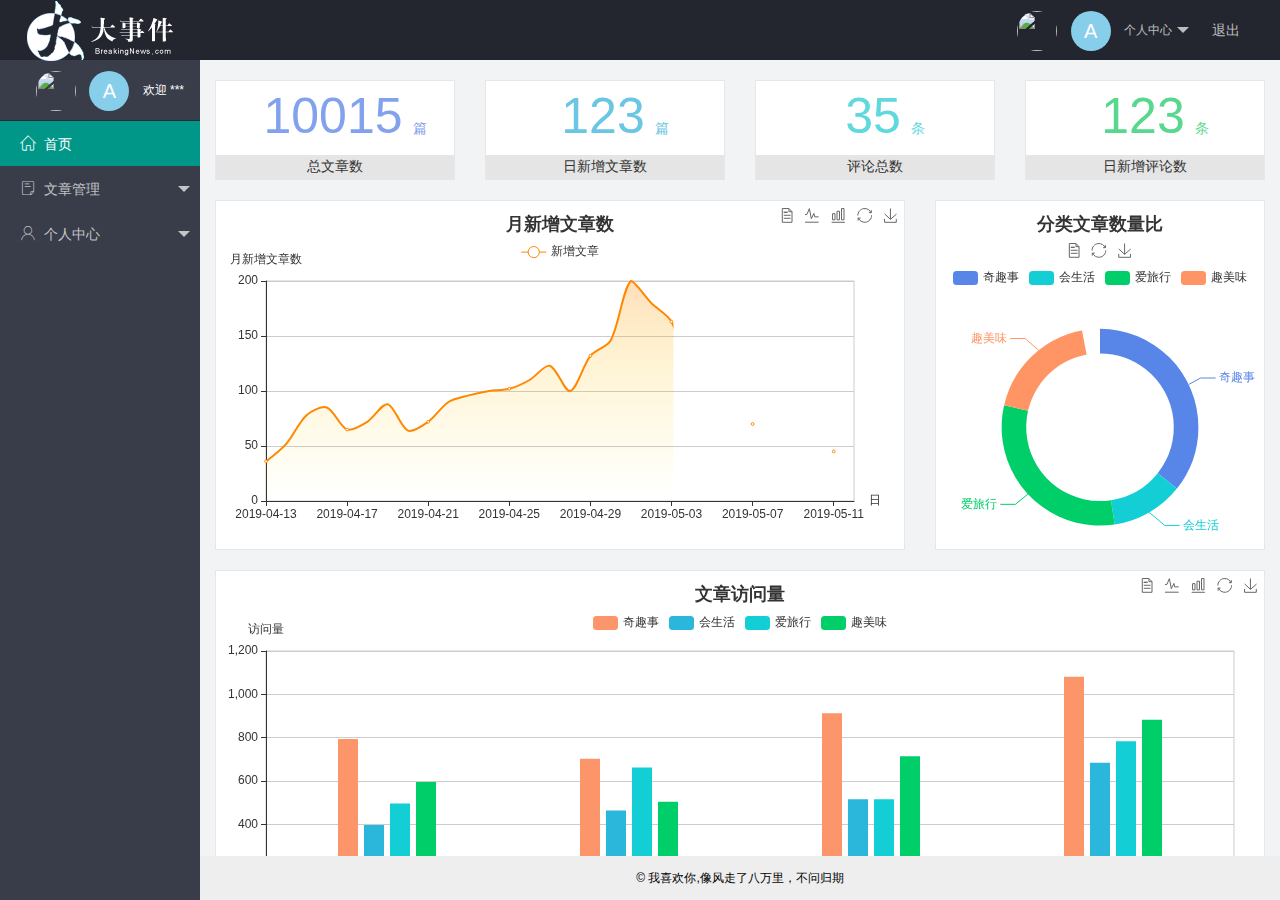
==== commit 92badef2: "完成了个人中心开发" ====
--- a/index.html
+++ b/index.html
@@ -24,9 +24,9 @@
                         <span class="text-avatar">A</span> 个人中心
                     </a>
                     <dl class="layui-nav-child">
-                        <dd><a href="">基本资料</a></dd>
-                        <dd><a href="">更换头像</a></dd>
-                        <dd><a href="">重置密码</a></dd>
+                        <dd><a href="/user/user_info.html" target="fm">基本资料</a></dd>
+                        <dd><a href="/user/user_avatar.html" target="fm">更换头像</a></dd>
+                        <dd><a href="/user/user_pwd..html" target="fm">重置密码</a></dd>
                     </dl>
                 </li>
                 <li class="layui-nav-item"><a href="JavaScript:;" id="btnLogout">退出</a></li>
@@ -44,7 +44,7 @@
                 <ul class="layui-nav layui-nav-tree" lay-shrink="all">
                     <li class="layui-nav-item layui-this"><a href="/home/dashboard.html" target="fm"><span class="iconfont icon-home"></span>首页</a></li>
                     <li class="layui-nav-item ">
-                        <a class="" href="javascript:;"> <span class="iconfont icon-16"></span> 文章管理</a>
+                        <a class="" href="javascript:;"> <span class="iconfont icon-16"></span>文章管理</a>
                         <dl class=" layui-nav-child ">
                             <dd>
                                 <a href="javascript:;"><i class="layui-icon layui-icon-app"></i>文章类别</a>
@@ -58,16 +58,16 @@
                         </dl>
                     </li>
                     <li class="layui-nav-item ">
-                        <a href="" target=""><span class="iconfont icon-user"></span>个人中心</a>
+                        <a href="javascript:;"><span class="iconfont icon-user"></span>个人中心</a>
                         <dl class="layui-nav-child ">
                             <dd>
-                                <a href="javascript:;"><i class="layui-icon layui-icon-app"></i>基本资料</a>
+                                <a href="/user/user_info.html" target="fm"><i class="layui-icon layui-icon-app"></i>基本资料</a>
                             </dd>
                             <dd>
-                                <a href="javascript:;"><i class="layui-icon layui-icon-app"></i>更换头像</a>
+                                <a href="/user/user_avatar.html" target="fm"><i class="layui-icon layui-icon-app"></i>更换头像</a>
                             </dd>
                             <dd>
-                                <a href="javascript:;"><i class="layui-icon layui-icon-app"></i>重置密码</a>
+                                <a href="/user/user_pwd..html" target="fm"><i class="layui-icon layui-icon-app"></i>重置密码</a>
                             </dd>
                         </dl>
                     </li>
@@ -81,7 +81,7 @@
         </div>
         <div class="layui-footer ">
             <!-- 底部固定区域 -->
-            © 我爱你,像风走了八万里，不问归期
+            © 我喜欢你,像风走了八万里，不问归期
         </div>
     </div>
     <script src="/assets/lib/layui/layui.all.js"></script>
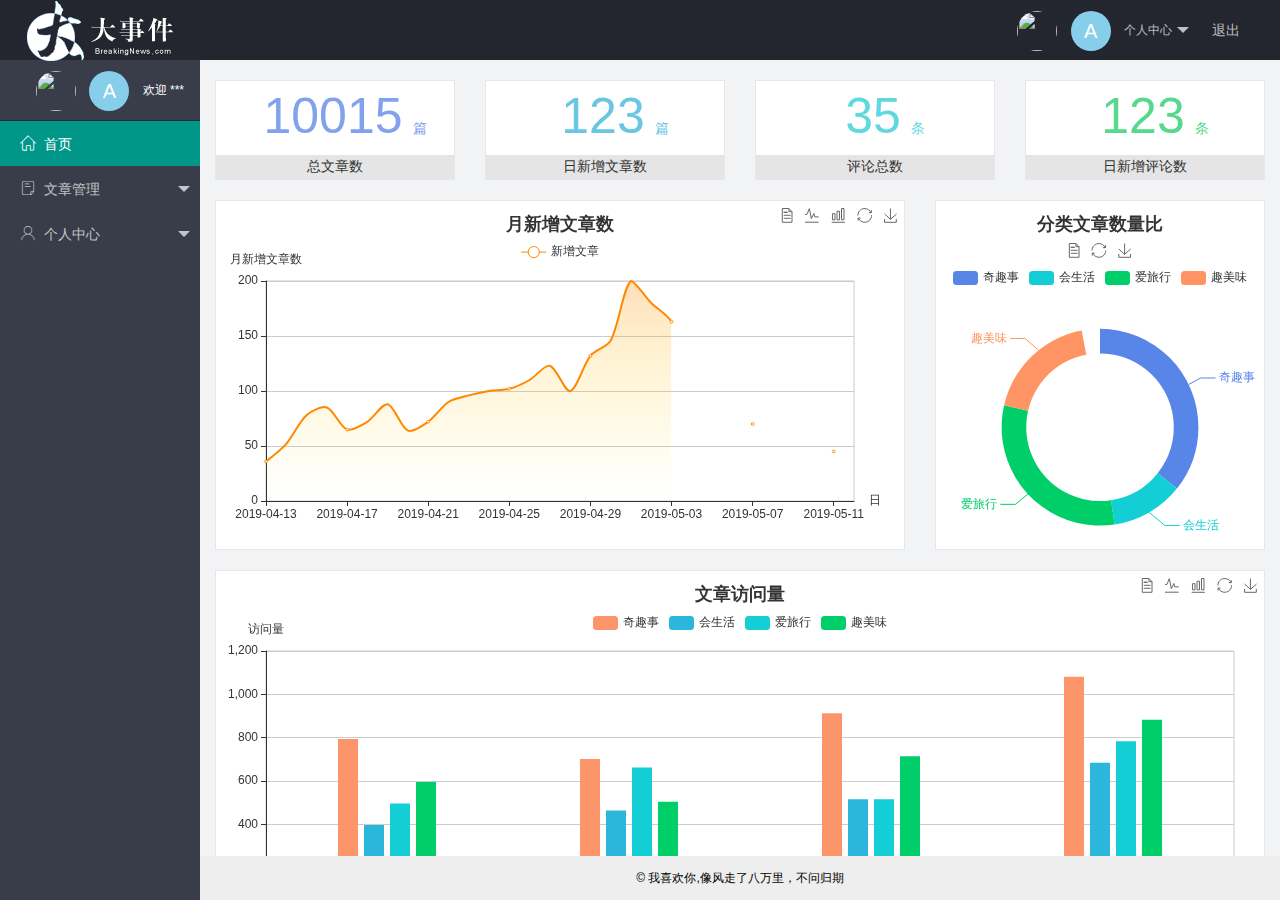
==== commit e9171944: "完成所有提交" ====
--- a/index.html
+++ b/index.html
@@ -47,13 +47,13 @@
                         <a class="" href="javascript:;"> <span class="iconfont icon-16"></span>文章管理</a>
                         <dl class=" layui-nav-child ">
                             <dd>
-                                <a href="javascript:;"><i class="layui-icon layui-icon-app"></i>文章类别</a>
+                                <a href="/article/art_cate.html" target="fm"><i class="layui-icon layui-icon-app"></i>文章类别</a>
                             </dd>
                             <dd>
-                                <a href="javascript:;"><i class="layui-icon layui-icon-app"></i>文章列表</a>
+                                <a href="/article/art_list..html" target="fm"><i class="layui-icon layui-icon-app"></i>文章列表</a>
                             </dd>
                             <dd>
-                                <a href="javascript:;"><i class="layui-icon layui-icon-app"></i>发布文章</a>
+                                <a href="/article/art_pub.html" target="fm"><i class="layui-icon layui-icon-app"></i>发布文章</a>
                             </dd>
                         </dl>
                     </li>
